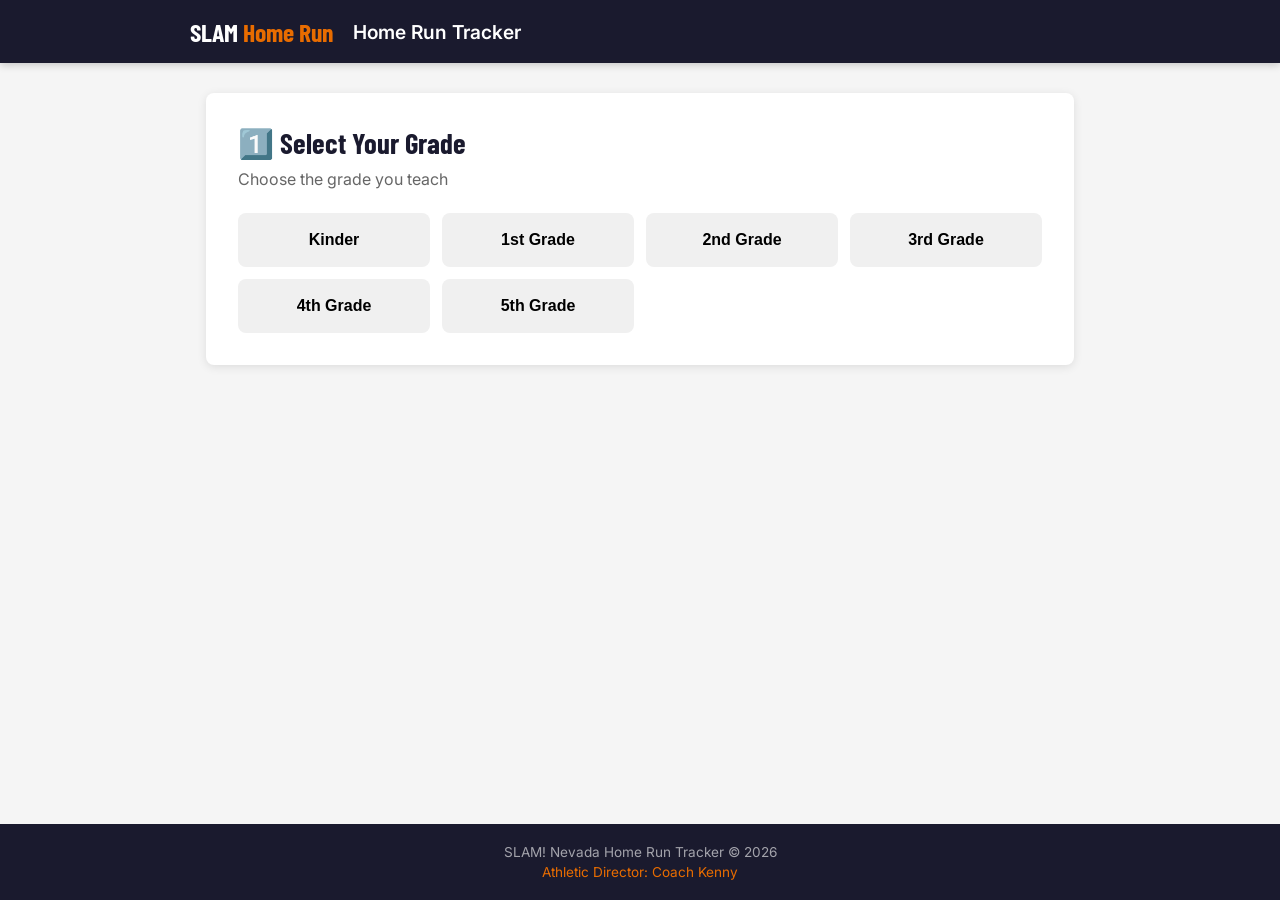
==== home.html @ 8bdea1b4 "feat: Home Run Tracker - initial build - home.html: Teacher-facing UI with grade → teacher → student" ====
<!DOCTYPE html>
<html lang="en">
<head>
  <meta charset="UTF-8" />
  <meta name="viewport" content="width=device-width, initial-scale=1.0" />
  <title>SLAM! Home Run Tracker</title>
  <meta name="robots" content="noindex, nofollow" />
  <link href="https://fonts.googleapis.com/css2?family=Barlow+Condensed:wght@600;700&family=Inter:wght@400;500;600;700&display=swap" rel="stylesheet" />
  <link rel="stylesheet" href="css/styles.css" />
</head>
<body>

  <!-- HEADER -->
  <header class="site-header" id="site-header">
    <div class="header-inner">
      <a href="index.html" class="header-logo">
        <div class="header-logo-text">SLAM <span>Home Run</span></div>
      </a>
      <h1 class="header-title">Home Run Tracker</h1>
    </div>
  </header>

  <!-- MAIN CONTENT -->
  <main class="main-content">

    <!-- STEP 1: Choose Grade -->
    <section id="step-grade" class="step-section active">
      <div class="step-card">
        <h2 class="step-heading">1️⃣ Select Your Grade</h2>
        <p class="step-subtitle">Choose the grade you teach</p>
        <div class="grade-grid" id="grade-grid">
          <!-- Populated by JS -->
        </div>
      </div>
    </section>

    <!-- STEP 2: Choose Teacher -->
    <section id="step-teacher" class="step-section" style="display:none">
      <div class="step-card">
        <button class="back-btn" onclick="HR.showStep('grade')">← Back to Grades</button>
        <h2 class="step-heading">2️⃣ Select Your Name</h2>
        <p class="step-subtitle" id="teacher-subtitle">Teachers</p>
        <div class="teacher-grid" id="teacher-grid">
          <!-- Populated by JS -->
        </div>
      </div>
    </section>

    <!-- STEP 3: Mark Home Runs -->
    <section id="step-students" class="step-section" style="display:none">
      <div class="step-card">
        <button class="back-btn" onclick="HR.showStep('teacher')">← Back to Teachers</button>
        <h2 class="step-heading">3️⃣ Mark Home Runs</h2>
        <p class="step-subtitle" id="student-subtitle"></p>
        <div class="student-date-row">
          <label for="date-input">Date: </label>
          <input type="date" id="date-input" />
        </div>
        <div class="student-list" id="student-list">
          <!-- Populated by JS -->
        </div>
        <div class="submit-row">
          <button class="submit-btn" id="submit-btn" onclick="HR.submitAll()" disabled>
            Submit & Email Coaches
          </button>
          <span class="submit-status" id="submit-status"></span>
        </div>
      </div>
    </section>

    <!-- SUCCESS SCREEN -->
    <section id="step-success" class="step-section" style="display:none">
      <div class="step-card success-card">
        <div class="success-icon">✅</div>
        <h2 class="step-heading">Home Runs Submitted!</h2>
        <p class="step-subtitle" id="success-message">The coaches have been notified.</p>
        <button class="submit-btn" onclick="HR.reset()">Submit Another</button>
      </div>
    </section>

    <!-- LOADING STATE -->
    <div id="loading-overlay" class="loading-overlay" style="display:none">
      <div class="spinner-ring"></div>
      <span class="loading-label">Loading...</span>
    </div>

  </main>

  <!-- FOOTER -->
  <footer class="site-footer">
    <p>SLAM! Nevada Home Run Tracker &copy; 2026</p>
    <p class="footer-note">Athletic Director: Coach Kenny</p>
  </footer>

  <script src="js/app.js"></script>
</body>
</html>
---- css/styles.css ----
/* ============================================
   SLAM! Home Run Tracker - Styles
   ============================================ */

:root {
  --slam-orange: #E86C00;
  --slam-dark: #1a1a2e;
  --slam-navy: #16213e;
  --slam-red: #c0392b;
  --slam-green: #27ae60;
  --slam-gray: #f0f0f0;
  --slam-border: #ddd;
  --radius: 8px;
  --shadow: 0 2px 10px rgba(0,0,0,0.1);
}

* { margin: 0; padding: 0; box-sizing: border-box; }

body {
  font-family: 'Inter', sans-serif;
  background: #f5f5f5;
  color: #333;
  min-height: 100vh;
  display: flex;
  flex-direction: column;
}

/* HEADER */
.site-header {
  background: var(--slam-dark);
  padding: 16px 24px;
  box-shadow: 0 2px 8px rgba(0,0,0,0.2);
}

.header-inner {
  max-width: 900px;
  margin: 0 auto;
  display: flex;
  align-items: center;
  gap: 20px;
}

.header-logo {
  text-decoration: none;
}

.header-logo-text {
  font-family: 'Barlow Condensed', sans-serif;
  font-size: 1.6rem;
  font-weight: 700;
  color: #fff;
}

.header-logo-text span {
  color: var(--slam-orange);
}

.header-title {
  font-size: 1.2rem;
  font-weight: 600;
  color: #fff;
  margin: 0;
}

/* MAIN */
.main-content {
  flex: 1;
  max-width: 900px;
  width: 100%;
  margin: 30px auto;
  padding: 0 16px;
}

/* STEP SECTIONS */
.step-section {
  display: none;
}
.step-section.active {
  display: block;
}

.step-card {
  background: #fff;
  border-radius: var(--radius);
  box-shadow: var(--shadow);
  padding: 32px;
}

.step-heading {
  font-family: 'Barlow Condensed', sans-serif;
  font-size: 1.8rem;
  color: var(--slam-dark);
  margin-bottom: 8px;
}

.step-subtitle {
  color: #666;
  margin-bottom: 24px;
  font-size: 1rem;
}

/* BACK BUTTON */
.back-btn {
  background: none;
  border: none;
  color: var(--slam-orange);
  font-size: 0.9rem;
  cursor: pointer;
  margin-bottom: 16px;
  padding: 0;
}
.back-btn:hover { text-decoration: underline; }

/* GRADE / TEACHER GRID */
.grade-grid, .teacher-grid {
  display: grid;
  grid-template-columns: repeat(auto-fill, minmax(180px, 1fr));
  gap: 12px;
}

.grade-btn, .teacher-btn {
  background: var(--slam-gray);
  border: 2px solid transparent;
  border-radius: var(--radius);
  padding: 16px;
  font-size: 1rem;
  font-weight: 600;
  cursor: pointer;
  transition: all 0.2s;
  text-align: center;
}

.grade-btn:hover, .teacher-btn:hover {
  border-color: var(--slam-orange);
  background: #fff;
  transform: translateY(-2px);
  box-shadow: var(--shadow);
}

/* STUDENT LIST */
.student-date-row {
  margin-bottom: 20px;
  display: flex;
  align-items: center;
  gap: 8px;
}

.student-date-row label {
  font-weight: 600;
  font-size: 0.95rem;
}

#date-input {
  padding: 8px 12px;
  border: 1px solid var(--slam-border);
  border-radius: 4px;
  font-size: 0.95rem;
  font-family: inherit;
}

.student-list {
  display: flex;
  flex-direction: column;
  gap: 10px;
  margin-bottom: 24px;
}

.student-row {
  display: flex;
  align-items: center;
  justify-content: space-between;
  background: var(--slam-gray);
  border-radius: var(--radius);
  padding: 14px 18px;
  transition: background 0.2s;
}

.student-name {
  font-weight: 600;
  font-size: 1rem;
  flex: 1;
}

.student-buttons {
  display: flex;
  gap: 8px;
}

.student-btn {
  padding: 8px 16px;
  border: 2px solid var(--slam-border);
  border-radius: 20px;
  font-size: 0.9rem;
  font-weight: 600;
  cursor: pointer;
  background: #fff;
  transition: all 0.2s;
  min-width: 100px;
}

.student-btn.home-run-btn {
  border-color: var(--slam-green);
  color: var(--slam-green);
}
.student-btn.home-run-btn.selected {
  background: var(--slam-green);
  color: #fff;
  border-color: var(--slam-green);
}

.student-btn.no-home-btn {
  border-color: var(--slam-red);
  color: var(--slam-red);
}
.student-btn.no-home-btn.selected {
  background: var(--slam-red);
  color: #fff;
  border-color: var(--slam-red);
}

.student-btn.unselected {
  opacity: 0.5;
}

/* SUBMIT */
.submit-row {
  display: flex;
  align-items: center;
  gap: 16px;
}

.submit-btn {
  background: var(--slam-orange);
  color: #fff;
  border: none;
  border-radius: var(--radius);
  padding: 14px 28px;
  font-size: 1rem;
  font-weight: 600;
  cursor: pointer;
  transition: all 0.2s;
}

.submit-btn:hover:not(:disabled) {
  background: #d05e00;
  transform: translateY(-1px);
  box-shadow: 0 4px 12px rgba(232,108,0,0.3);
}

.submit-btn:disabled {
  background: #ccc;
  cursor: not-allowed;
}

.submit-status {
  font-size: 0.9rem;
  color: #666;
}

/* SUCCESS */
.success-card {
  text-align: center;
}

.success-icon {
  font-size: 4rem;
  margin-bottom: 16px;
}

/* LOADING */
.loading-overlay {
  position: fixed;
  top: 0; left: 0; right: 0; bottom: 0;
  background: rgba(255,255,255,0.9);
  display: flex;
  flex-direction: column;
  align-items: center;
  justify-content: center;
  gap: 16px;
  z-index: 1000;
}

.spinner-ring {
  width: 48px;
  height: 48px;
  border: 4px solid var(--slam-border);
  border-top-color: var(--slam-orange);
  border-radius: 50%;
  animation: spin 0.8s linear infinite;
}

@keyframes spin {
  to { transform: rotate(360deg); }
}

.loading-label {
  font-weight: 600;
  color: var(--slam-dark);
}

/* FOOTER */
.site-footer {
  background: var(--slam-dark);
  color: rgba(255,255,255,0.6);
  text-align: center;
  padding: 20px;
  font-size: 0.85rem;
}

.footer-note {
  margin-top: 4px;
  color: var(--slam-orange);
}

/* RESPONSIVE */
@media (max-width: 600px) {
  .step-card { padding: 20px; }
  .step-heading { font-size: 1.4rem; }
  .student-row { flex-direction: column; align-items: flex-start; gap: 8px; }
  .student-buttons { width: 100%; }
  .student-btn { flex: 1; }
  .grade-grid, .teacher-grid { grid-template-columns: repeat(auto-fill, minmax(140px, 1fr)); }
}
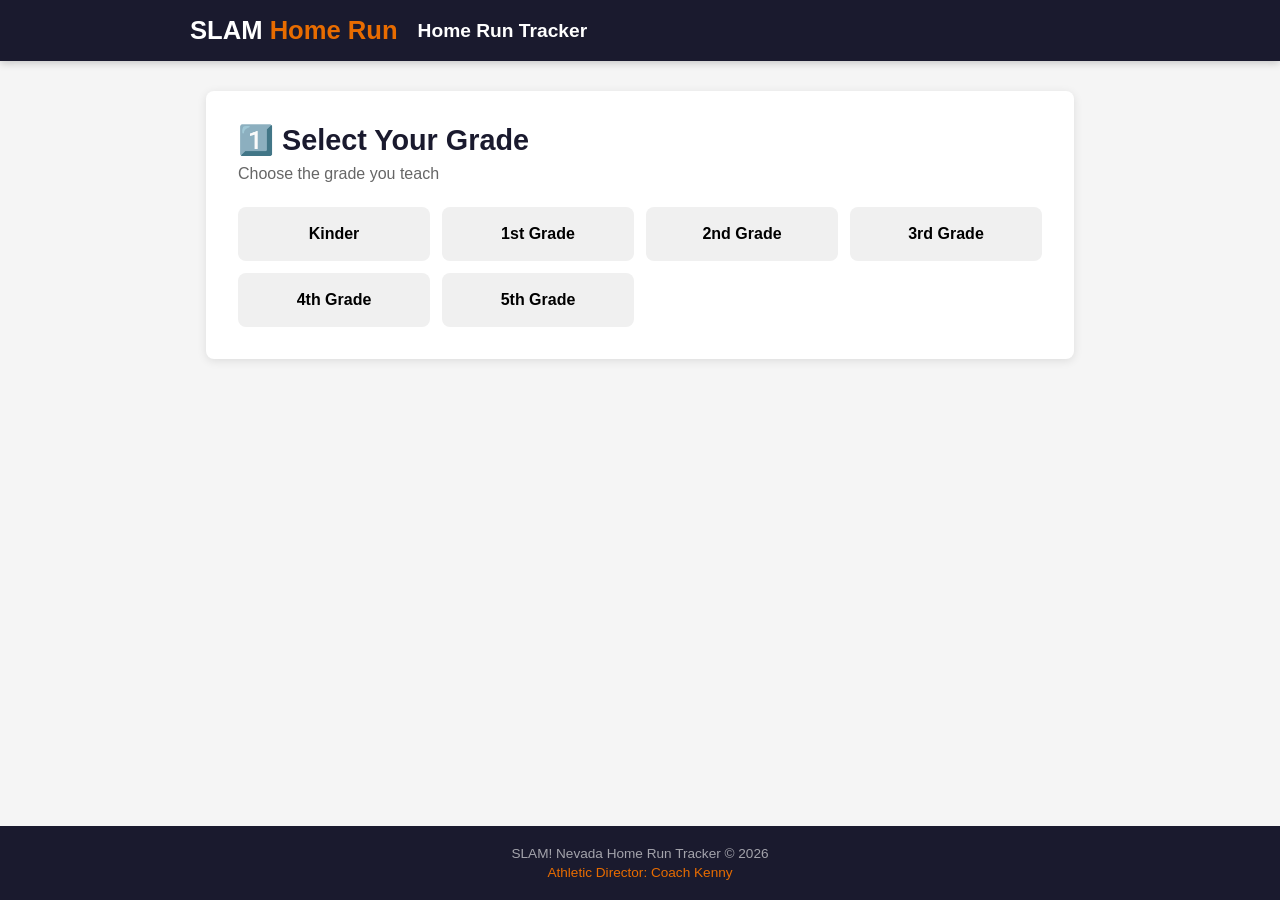
==== commit 90e0c861: "fix: standalone index.html landing page, remove Google Fonts dependency, minified CSS" ====
--- a/home.html
+++ b/home.html
@@ -5,12 +5,10 @@
   <meta name="viewport" content="width=device-width, initial-scale=1.0" />
   <title>SLAM! Home Run Tracker</title>
   <meta name="robots" content="noindex, nofollow" />
-  <link href="https://fonts.googleapis.com/css2?family=Barlow+Condensed:wght@600;700&family=Inter:wght@400;500;600;700&display=swap" rel="stylesheet" />
   <link rel="stylesheet" href="css/styles.css" />
 </head>
 <body>
 
-  <!-- HEADER -->
   <header class="site-header" id="site-header">
     <div class="header-inner">
       <a href="index.html" class="header-logo">
@@ -20,7 +18,6 @@
     </div>
   </header>
 
-  <!-- MAIN CONTENT -->
   <main class="main-content">
 
     <!-- STEP 1: Choose Grade -->
@@ -28,9 +25,7 @@
       <div class="step-card">
         <h2 class="step-heading">1️⃣ Select Your Grade</h2>
         <p class="step-subtitle">Choose the grade you teach</p>
-        <div class="grade-grid" id="grade-grid">
-          <!-- Populated by JS -->
-        </div>
+        <div class="grade-grid" id="grade-grid"></div>
       </div>
     </section>
 
@@ -40,9 +35,7 @@
         <button class="back-btn" onclick="HR.showStep('grade')">← Back to Grades</button>
         <h2 class="step-heading">2️⃣ Select Your Name</h2>
         <p class="step-subtitle" id="teacher-subtitle">Teachers</p>
-        <div class="teacher-grid" id="teacher-grid">
-          <!-- Populated by JS -->
-        </div>
+        <div class="teacher-grid" id="teacher-grid"></div>
       </div>
     </section>
 
@@ -56,9 +49,7 @@
           <label for="date-input">Date: </label>
           <input type="date" id="date-input" />
         </div>
-        <div class="student-list" id="student-list">
-          <!-- Populated by JS -->
-        </div>
+        <div class="student-list" id="student-list"></div>
         <div class="submit-row">
           <button class="submit-btn" id="submit-btn" onclick="HR.submitAll()" disabled>
             Submit & Email Coaches
@@ -86,7 +77,6 @@
 
   </main>
 
-  <!-- FOOTER -->
   <footer class="site-footer">
     <p>SLAM! Nevada Home Run Tracker &copy; 2026</p>
     <p class="footer-note">Athletic Director: Coach Kenny</p>
--- a/css/styles.css
+++ b/css/styles.css
@@ -1,323 +1,46 @@
-/* ============================================
-   SLAM! Home Run Tracker - Styles
-   ============================================ */
-
-:root {
-  --slam-orange: #E86C00;
-  --slam-dark: #1a1a2e;
-  --slam-navy: #16213e;
-  --slam-red: #c0392b;
-  --slam-green: #27ae60;
-  --slam-gray: #f0f0f0;
-  --slam-border: #ddd;
-  --radius: 8px;
-  --shadow: 0 2px 10px rgba(0,0,0,0.1);
-}
-
-* { margin: 0; padding: 0; box-sizing: border-box; }
-
-body {
-  font-family: 'Inter', sans-serif;
-  background: #f5f5f5;
-  color: #333;
-  min-height: 100vh;
-  display: flex;
-  flex-direction: column;
-}
-
-/* HEADER */
-.site-header {
-  background: var(--slam-dark);
-  padding: 16px 24px;
-  box-shadow: 0 2px 8px rgba(0,0,0,0.2);
-}
-
-.header-inner {
-  max-width: 900px;
-  margin: 0 auto;
-  display: flex;
-  align-items: center;
-  gap: 20px;
-}
-
-.header-logo {
-  text-decoration: none;
-}
-
-.header-logo-text {
-  font-family: 'Barlow Condensed', sans-serif;
-  font-size: 1.6rem;
-  font-weight: 700;
-  color: #fff;
-}
-
-.header-logo-text span {
-  color: var(--slam-orange);
-}
-
-.header-title {
-  font-size: 1.2rem;
-  font-weight: 600;
-  color: #fff;
-  margin: 0;
-}
-
-/* MAIN */
-.main-content {
-  flex: 1;
-  max-width: 900px;
-  width: 100%;
-  margin: 30px auto;
-  padding: 0 16px;
-}
-
-/* STEP SECTIONS */
-.step-section {
-  display: none;
-}
-.step-section.active {
-  display: block;
-}
-
-.step-card {
-  background: #fff;
-  border-radius: var(--radius);
-  box-shadow: var(--shadow);
-  padding: 32px;
-}
-
-.step-heading {
-  font-family: 'Barlow Condensed', sans-serif;
-  font-size: 1.8rem;
-  color: var(--slam-dark);
-  margin-bottom: 8px;
-}
-
-.step-subtitle {
-  color: #666;
-  margin-bottom: 24px;
-  font-size: 1rem;
-}
-
-/* BACK BUTTON */
-.back-btn {
-  background: none;
-  border: none;
-  color: var(--slam-orange);
-  font-size: 0.9rem;
-  cursor: pointer;
-  margin-bottom: 16px;
-  padding: 0;
-}
-.back-btn:hover { text-decoration: underline; }
-
-/* GRADE / TEACHER GRID */
-.grade-grid, .teacher-grid {
-  display: grid;
-  grid-template-columns: repeat(auto-fill, minmax(180px, 1fr));
-  gap: 12px;
-}
-
-.grade-btn, .teacher-btn {
-  background: var(--slam-gray);
-  border: 2px solid transparent;
-  border-radius: var(--radius);
-  padding: 16px;
-  font-size: 1rem;
-  font-weight: 600;
-  cursor: pointer;
-  transition: all 0.2s;
-  text-align: center;
-}
-
-.grade-btn:hover, .teacher-btn:hover {
-  border-color: var(--slam-orange);
-  background: #fff;
-  transform: translateY(-2px);
-  box-shadow: var(--shadow);
-}
-
-/* STUDENT LIST */
-.student-date-row {
-  margin-bottom: 20px;
-  display: flex;
-  align-items: center;
-  gap: 8px;
-}
-
-.student-date-row label {
-  font-weight: 600;
-  font-size: 0.95rem;
-}
-
-#date-input {
-  padding: 8px 12px;
-  border: 1px solid var(--slam-border);
-  border-radius: 4px;
-  font-size: 0.95rem;
-  font-family: inherit;
-}
-
-.student-list {
-  display: flex;
-  flex-direction: column;
-  gap: 10px;
-  margin-bottom: 24px;
-}
-
-.student-row {
-  display: flex;
-  align-items: center;
-  justify-content: space-between;
-  background: var(--slam-gray);
-  border-radius: var(--radius);
-  padding: 14px 18px;
-  transition: background 0.2s;
-}
-
-.student-name {
-  font-weight: 600;
-  font-size: 1rem;
-  flex: 1;
-}
-
-.student-buttons {
-  display: flex;
-  gap: 8px;
-}
-
-.student-btn {
-  padding: 8px 16px;
-  border: 2px solid var(--slam-border);
-  border-radius: 20px;
-  font-size: 0.9rem;
-  font-weight: 600;
-  cursor: pointer;
-  background: #fff;
-  transition: all 0.2s;
-  min-width: 100px;
-}
-
-.student-btn.home-run-btn {
-  border-color: var(--slam-green);
-  color: var(--slam-green);
-}
-.student-btn.home-run-btn.selected {
-  background: var(--slam-green);
-  color: #fff;
-  border-color: var(--slam-green);
-}
-
-.student-btn.no-home-btn {
-  border-color: var(--slam-red);
-  color: var(--slam-red);
-}
-.student-btn.no-home-btn.selected {
-  background: var(--slam-red);
-  color: #fff;
-  border-color: var(--slam-red);
-}
-
-.student-btn.unselected {
-  opacity: 0.5;
-}
-
-/* SUBMIT */
-.submit-row {
-  display: flex;
-  align-items: center;
-  gap: 16px;
-}
-
-.submit-btn {
-  background: var(--slam-orange);
-  color: #fff;
-  border: none;
-  border-radius: var(--radius);
-  padding: 14px 28px;
-  font-size: 1rem;
-  font-weight: 600;
-  cursor: pointer;
-  transition: all 0.2s;
-}
-
-.submit-btn:hover:not(:disabled) {
-  background: #d05e00;
-  transform: translateY(-1px);
-  box-shadow: 0 4px 12px rgba(232,108,0,0.3);
-}
-
-.submit-btn:disabled {
-  background: #ccc;
-  cursor: not-allowed;
-}
-
-.submit-status {
-  font-size: 0.9rem;
-  color: #666;
-}
-
-/* SUCCESS */
-.success-card {
-  text-align: center;
-}
-
-.success-icon {
-  font-size: 4rem;
-  margin-bottom: 16px;
-}
-
-/* LOADING */
-.loading-overlay {
-  position: fixed;
-  top: 0; left: 0; right: 0; bottom: 0;
-  background: rgba(255,255,255,0.9);
-  display: flex;
-  flex-direction: column;
-  align-items: center;
-  justify-content: center;
-  gap: 16px;
-  z-index: 1000;
-}
-
-.spinner-ring {
-  width: 48px;
-  height: 48px;
-  border: 4px solid var(--slam-border);
-  border-top-color: var(--slam-orange);
-  border-radius: 50%;
-  animation: spin 0.8s linear infinite;
-}
-
-@keyframes spin {
-  to { transform: rotate(360deg); }
-}
-
-.loading-label {
-  font-weight: 600;
-  color: var(--slam-dark);
-}
-
-/* FOOTER */
-.site-footer {
-  background: var(--slam-dark);
-  color: rgba(255,255,255,0.6);
-  text-align: center;
-  padding: 20px;
-  font-size: 0.85rem;
-}
-
-.footer-note {
-  margin-top: 4px;
-  color: var(--slam-orange);
-}
-
-/* RESPONSIVE */
-@media (max-width: 600px) {
-  .step-card { padding: 20px; }
-  .step-heading { font-size: 1.4rem; }
-  .student-row { flex-direction: column; align-items: flex-start; gap: 8px; }
-  .student-buttons { width: 100%; }
-  .student-btn { flex: 1; }
-  .grade-grid, .teacher-grid { grid-template-columns: repeat(auto-fill, minmax(140px, 1fr)); }
-}
+/* SLAM! Home Run Tracker */
+:root{--slam-orange:#E86C00;--slam-dark:#1a1a2e;--slam-navy:#16213e;--slam-red:#c0392b;--slam-green:#27ae60;--slam-gray:#f0f0f0;--slam-border:#ddd;--radius:8px;--shadow:0 2px 10px rgba(0,0,0,0.1)}
+*{margin:0;padding:0;box-sizing:border-box}
+body{font-family:-apple-system,BlinkMacSystemFont,'Segoe UI',Roboto,sans-serif;background:#f5f5f5;color:#333;min-height:100vh;display:flex;flex-direction:column}
+.site-header{background:var(--slam-dark);padding:16px 24px;box-shadow:0 2px 8px rgba(0,0,0,0.2)}
+.header-inner{max-width:900px;margin:0 auto;display:flex;align-items:center;gap:20px}
+.header-logo{text-decoration:none}
+.header-logo-text{font-size:1.6rem;font-weight:700;color:#fff}
+.header-logo-text span{color:var(--slam-orange)}
+.header-title{font-size:1.2rem;font-weight:600;color:#fff;margin:0}
+.main-content{flex:1;max-width:900px;width:100%;margin:30px auto;padding:0 16px}
+.step-section{display:none}.step-section.active{display:block}
+.step-card{background:#fff;border-radius:var(--radius);box-shadow:var(--shadow);padding:32px}
+.step-heading{font-size:1.8rem;color:var(--slam-dark);margin-bottom:8px}
+.step-subtitle{color:#666;margin-bottom:24px;font-size:1rem}
+.back-btn{background:0 0;border:none;color:var(--slam-orange);font-size:.9rem;cursor:pointer;margin-bottom:16px;padding:0}
+.back-btn:hover{text-decoration:underline}
+.grade-grid,.teacher-grid{display:grid;grid-template-columns:repeat(auto-fill,minmax(180px,1fr));gap:12px}
+.grade-btn,.teacher-btn{background:var(--slam-gray);border:2px solid transparent;border-radius:var(--radius);padding:16px;font-size:1rem;font-weight:600;cursor:pointer;transition:all .2s;text-align:center}
+.grade-btn:hover,.teacher-btn:hover{border-color:var(--slam-orange);background:#fff;transform:translateY(-2px);box-shadow:var(--shadow)}
+.student-date-row{margin-bottom:20px;display:flex;align-items:center;gap:8px}
+.student-date-row label{font-weight:600;font-size:.95rem}
+#date-input{padding:8px 12px;border:1px solid var(--slam-border);border-radius:4px;font-size:.95rem;font-family:inherit}
+.student-list{display:flex;flex-direction:column;gap:10px;margin-bottom:24px}
+.student-row{display:flex;align-items:center;justify-content:space-between;background:var(--slam-gray);border-radius:var(--radius);padding:14px 18px}
+.student-name{font-weight:600;font-size:1rem;flex:1}
+.student-buttons{display:flex;gap:8px}
+.student-btn{padding:8px 16px;border:2px solid var(--slam-border);border-radius:20px;font-size:.9rem;font-weight:600;cursor:pointer;background:#fff;transition:all .2s;min-width:100px}
+.student-btn.home-run-btn{border-color:var(--slam-green);color:var(--slam-green)}
+.student-btn.home-run-btn.selected{background:var(--slam-green);color:#fff}
+.student-btn.no-home-btn{border-color:var(--slam-red);color:var(--slam-red)}
+.student-btn.no-home-btn.selected{background:var(--slam-red);color:#fff}
+.student-btn.unselected{opacity:.5}
+.submit-row{display:flex;align-items:center;gap:16px}
+.submit-btn{background:var(--slam-orange);color:#fff;border:none;border-radius:var(--radius);padding:14px 28px;font-size:1rem;font-weight:600;cursor:pointer;transition:all .2s}
+.submit-btn:hover:not(:disabled){background:#d05e00;transform:translateY(-1px);box-shadow:0 4px 12px rgba(232,108,0,.3)}
+.submit-btn:disabled{background:#ccc;cursor:not-allowed}
+.submit-status{font-size:.9rem;color:#666}
+.success-card{text-align:center}.success-icon{font-size:4rem;margin-bottom:16px}
+.loading-overlay{position:fixed;top:0;left:0;right:0;bottom:0;background:rgba(255,255,255,.9);display:flex;flex-direction:column;align-items:center;justify-content:center;gap:16px;z-index:1000}
+.spinner-ring{width:48px;height:48px;border:4px solid var(--slam-border);border-top-color:var(--slam-orange);border-radius:50%;animation:spin .8s linear infinite}
+@keyframes spin{to{transform:rotate(360deg)}}
+.loading-label{font-weight:600;color:var(--slam-dark)}
+.site-footer{background:var(--slam-dark);color:rgba(255,255,255,.6);text-align:center;padding:20px;font-size:.85rem}
+.footer-note{margin-top:4px;color:var(--slam-orange)}
+@media(max-width:600px){.step-card{padding:20px}.step-heading{font-size:1.4rem}.student-row{flex-direction:column;align-items:flex-start;gap:8px}.student-buttons{width:100%}.student-btn{flex:1}.grade-grid,.teacher-grid{grid-template-columns:repeat(auto-fill,minmax(140px,1fr))}}
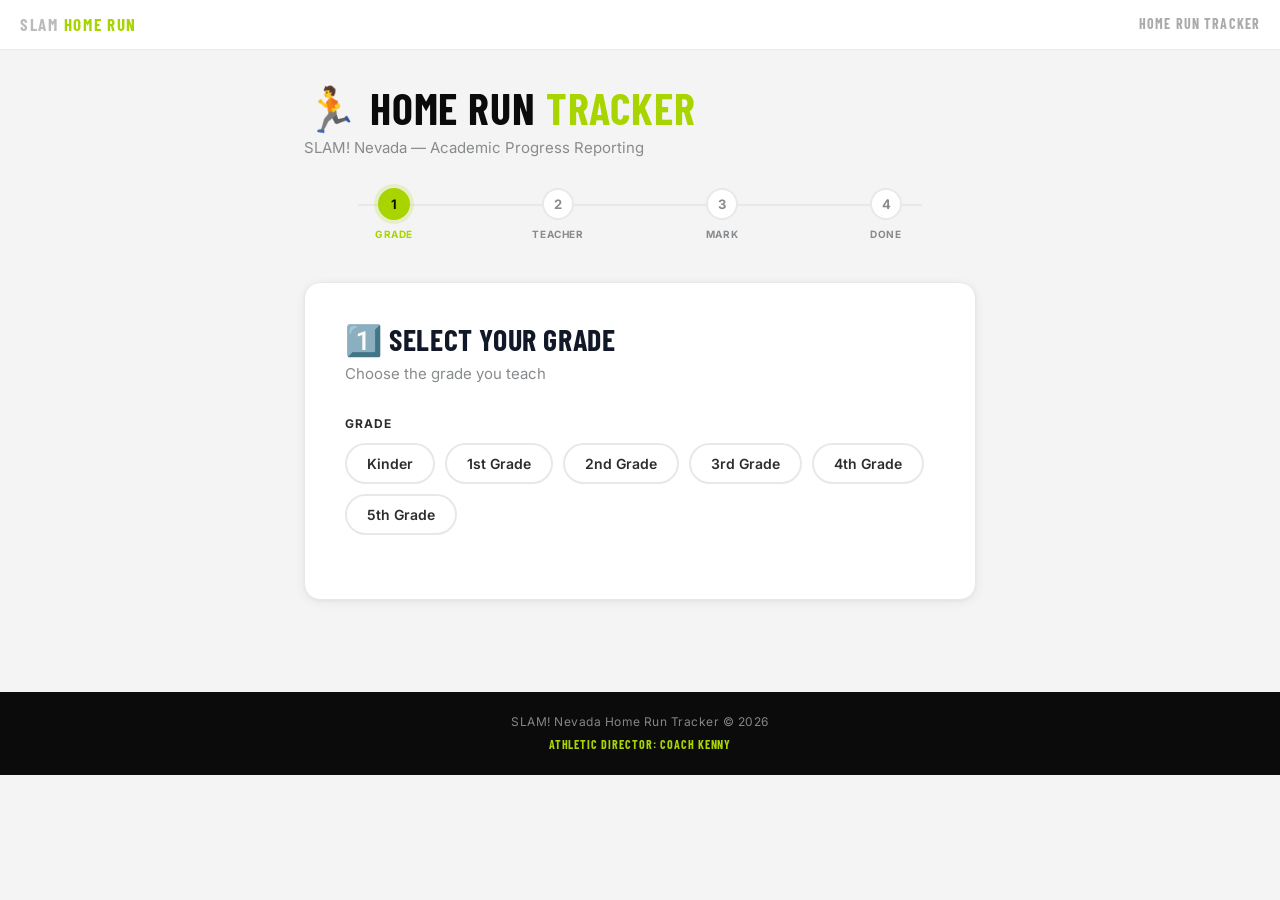
==== commit dd66c85e: "style: match Space Reservations design system - Green accent (PMS 802C) replacing red - Barlow Conde" ====
--- a/home.html
+++ b/home.html
@@ -5,78 +5,121 @@
   <meta name="viewport" content="width=device-width, initial-scale=1.0" />
   <title>SLAM! Home Run Tracker</title>
   <meta name="robots" content="noindex, nofollow" />
+  <link href="https://fonts.googleapis.com/css2?family=Barlow+Condensed:wght@600;700&family=Inter:wght@400;500;600;700&display=swap" rel="stylesheet" />
   <link rel="stylesheet" href="css/styles.css" />
 </head>
 <body>
 
-  <header class="site-header" id="site-header">
+  <!-- HEADER -->
+  <header class="site-header">
     <div class="header-inner">
       <a href="index.html" class="header-logo">
         <div class="header-logo-text">SLAM <span>Home Run</span></div>
       </a>
-      <h1 class="header-title">Home Run Tracker</h1>
+      <div class="header-title">Home Run Tracker</div>
     </div>
   </header>
 
-  <main class="main-content">
+  <!-- MAIN CONTENT -->
+  <main class="page-content">
 
-    <!-- STEP 1: Choose Grade -->
-    <section id="step-grade" class="step-section active">
-      <div class="step-card">
-        <h2 class="step-heading">1️⃣ Select Your Grade</h2>
+    <div class="page-header">
+      <h1 class="page-title">🏃 Home Run <span>Tracker</span></h1>
+      <p class="page-subtitle">SLAM! Nevada — Academic Progress Reporting</p>
+    </div>
+
+    <!-- PROGRESS BAR -->
+    <div class="form-progress" id="form-progress">
+      <div class="progress-line"><div class="progress-fill" id="progress-fill"></div></div>
+      <div class="progress-step active" data-step="1">
+        <div class="progress-dot">1</div>
+        <div class="progress-label">Grade</div>
+      </div>
+      <div class="progress-step" data-step="2">
+        <div class="progress-dot">2</div>
+        <div class="progress-label">Teacher</div>
+      </div>
+      <div class="progress-step" data-step="3">
+        <div class="progress-dot">3</div>
+        <div class="progress-label">Mark</div>
+      </div>
+      <div class="progress-step" data-step="4">
+        <div class="progress-dot">4</div>
+        <div class="progress-label">Done</div>
+      </div>
+    </div>
+
+    <!-- FORM CARD -->
+    <div class="form-card">
+
+      <!-- STEP 1: Choose Grade -->
+      <div class="form-step active" id="step-grade">
+        <h2 class="step-title">1️⃣ Select Your Grade</h2>
         <p class="step-subtitle">Choose the grade you teach</p>
-        <div class="grade-grid" id="grade-grid"></div>
-      </div>
-    </section>
-
-    <!-- STEP 2: Choose Teacher -->
-    <section id="step-teacher" class="step-section" style="display:none">
-      <div class="step-card">
-        <button class="back-btn" onclick="HR.showStep('grade')">← Back to Grades</button>
-        <h2 class="step-heading">2️⃣ Select Your Name</h2>
-        <p class="step-subtitle" id="teacher-subtitle">Teachers</p>
-        <div class="teacher-grid" id="teacher-grid"></div>
-      </div>
-    </section>
-
-    <!-- STEP 3: Mark Home Runs -->
-    <section id="step-students" class="step-section" style="display:none">
-      <div class="step-card">
-        <button class="back-btn" onclick="HR.showStep('teacher')">← Back to Teachers</button>
-        <h2 class="step-heading">3️⃣ Mark Home Runs</h2>
-        <p class="step-subtitle" id="student-subtitle"></p>
-        <div class="student-date-row">
-          <label for="date-input">Date: </label>
-          <input type="date" id="date-input" />
-        </div>
-        <div class="student-list" id="student-list"></div>
-        <div class="submit-row">
-          <button class="submit-btn" id="submit-btn" onclick="HR.submitAll()" disabled>
-            Submit & Email Coaches
-          </button>
-          <span class="submit-status" id="submit-status"></span>
+        <div class="field-group">
+          <label class="field-label">Grade</label>
+          <div class="bubble-group" id="grade-grid"></div>
         </div>
       </div>
-    </section>
 
-    <!-- SUCCESS SCREEN -->
-    <section id="step-success" class="step-section" style="display:none">
-      <div class="step-card success-card">
-        <div class="success-icon">✅</div>
-        <h2 class="step-heading">Home Runs Submitted!</h2>
-        <p class="step-subtitle" id="success-message">The coaches have been notified.</p>
-        <button class="submit-btn" onclick="HR.reset()">Submit Another</button>
+      <!-- STEP 2: Choose Teacher -->
+      <div class="form-step" id="step-teacher">
+        <h2 class="step-title">2️⃣ Select Your Name</h2>
+        <p class="step-subtitle" id="teacher-subtitle">Teachers</p>
+        <div class="field-group">
+          <label class="field-label">Teacher</label>
+          <div class="bubble-group" id="teacher-grid"></div>
+        </div>
+        <div class="form-nav">
+          <button class="nav-btn secondary" onclick="HR.prevStep(1)">← Back</button>
+        </div>
       </div>
-    </section>
 
-    <!-- LOADING STATE -->
-    <div id="loading-overlay" class="loading-overlay" style="display:none">
-      <div class="spinner-ring"></div>
+      <!-- STEP 3: Mark Home Runs -->
+      <div class="form-step" id="step-students">
+        <h2 class="step-title">3️⃣ Mark Home Runs</h2>
+        <p class="step-subtitle" id="student-subtitle"></p>
+
+        <div class="field-group">
+          <div class="student-list" id="student-list"></div>
+        </div>
+
+        <p class="submit-note">
+          💡 Toggle each athlete then submit. Coaches will be notified automatically.
+        </p>
+
+        <div class="form-nav">
+          <button class="nav-btn secondary" onclick="HR.prevStep(2)">← Back</button>
+          <button class="nav-btn primary" id="submit-btn" onclick="HR.submitAll()" disabled>
+            Submit &amp; Email Coaches
+          </button>
+        </div>
+      </div>
+
+      <!-- STEP 4: Confirmation -->
+      <div class="form-step" id="step-success">
+        <div class="confirmation-screen">
+          <div class="confirm-icon">✓</div>
+          <h2 class="confirm-title">Home Runs Submitted!</h2>
+          <p class="confirm-msg" id="success-message">The coaches have been notified.</p>
+          <div class="confirm-summary" id="success-summary"></div>
+          <div class="confirm-actions">
+            <button class="nav-btn primary" onclick="HR.reset()">🔄 Submit Another</button>
+          </div>
+        </div>
+      </div>
+
+    </div><!-- /form-card -->
+
+    <!-- LOADING OVERLAY -->
+    <div class="loading-overlay" id="loading-overlay">
+      <div class="spinner"></div>
       <span class="loading-label">Loading...</span>
     </div>
 
   </main>
 
+  <!-- FOOTER -->
   <footer class="site-footer">
     <p>SLAM! Nevada Home Run Tracker &copy; 2026</p>
     <p class="footer-note">Athletic Director: Coach Kenny</p>
--- a/css/styles.css
+++ b/css/styles.css
@@ -1,46 +1,466 @@
-/* SLAM! Home Run Tracker */
-:root{--slam-orange:#E86C00;--slam-dark:#1a1a2e;--slam-navy:#16213e;--slam-red:#c0392b;--slam-green:#27ae60;--slam-gray:#f0f0f0;--slam-border:#ddd;--radius:8px;--shadow:0 2px 10px rgba(0,0,0,0.1)}
-*{margin:0;padding:0;box-sizing:border-box}
-body{font-family:-apple-system,BlinkMacSystemFont,'Segoe UI',Roboto,sans-serif;background:#f5f5f5;color:#333;min-height:100vh;display:flex;flex-direction:column}
-.site-header{background:var(--slam-dark);padding:16px 24px;box-shadow:0 2px 8px rgba(0,0,0,0.2)}
-.header-inner{max-width:900px;margin:0 auto;display:flex;align-items:center;gap:20px}
-.header-logo{text-decoration:none}
-.header-logo-text{font-size:1.6rem;font-weight:700;color:#fff}
-.header-logo-text span{color:var(--slam-orange)}
-.header-title{font-size:1.2rem;font-weight:600;color:#fff;margin:0}
-.main-content{flex:1;max-width:900px;width:100%;margin:30px auto;padding:0 16px}
-.step-section{display:none}.step-section.active{display:block}
-.step-card{background:#fff;border-radius:var(--radius);box-shadow:var(--shadow);padding:32px}
-.step-heading{font-size:1.8rem;color:var(--slam-dark);margin-bottom:8px}
-.step-subtitle{color:#666;margin-bottom:24px;font-size:1rem}
-.back-btn{background:0 0;border:none;color:var(--slam-orange);font-size:.9rem;cursor:pointer;margin-bottom:16px;padding:0}
-.back-btn:hover{text-decoration:underline}
-.grade-grid,.teacher-grid{display:grid;grid-template-columns:repeat(auto-fill,minmax(180px,1fr));gap:12px}
-.grade-btn,.teacher-btn{background:var(--slam-gray);border:2px solid transparent;border-radius:var(--radius);padding:16px;font-size:1rem;font-weight:600;cursor:pointer;transition:all .2s;text-align:center}
-.grade-btn:hover,.teacher-btn:hover{border-color:var(--slam-orange);background:#fff;transform:translateY(-2px);box-shadow:var(--shadow)}
-.student-date-row{margin-bottom:20px;display:flex;align-items:center;gap:8px}
-.student-date-row label{font-weight:600;font-size:.95rem}
-#date-input{padding:8px 12px;border:1px solid var(--slam-border);border-radius:4px;font-size:.95rem;font-family:inherit}
-.student-list{display:flex;flex-direction:column;gap:10px;margin-bottom:24px}
-.student-row{display:flex;align-items:center;justify-content:space-between;background:var(--slam-gray);border-radius:var(--radius);padding:14px 18px}
-.student-name{font-weight:600;font-size:1rem;flex:1}
-.student-buttons{display:flex;gap:8px}
-.student-btn{padding:8px 16px;border:2px solid var(--slam-border);border-radius:20px;font-size:.9rem;font-weight:600;cursor:pointer;background:#fff;transition:all .2s;min-width:100px}
-.student-btn.home-run-btn{border-color:var(--slam-green);color:var(--slam-green)}
-.student-btn.home-run-btn.selected{background:var(--slam-green);color:#fff}
-.student-btn.no-home-btn{border-color:var(--slam-red);color:var(--slam-red)}
-.student-btn.no-home-btn.selected{background:var(--slam-red);color:#fff}
-.student-btn.unselected{opacity:.5}
-.submit-row{display:flex;align-items:center;gap:16px}
-.submit-btn{background:var(--slam-orange);color:#fff;border:none;border-radius:var(--radius);padding:14px 28px;font-size:1rem;font-weight:600;cursor:pointer;transition:all .2s}
-.submit-btn:hover:not(:disabled){background:#d05e00;transform:translateY(-1px);box-shadow:0 4px 12px rgba(232,108,0,.3)}
-.submit-btn:disabled{background:#ccc;cursor:not-allowed}
-.submit-status{font-size:.9rem;color:#666}
-.success-card{text-align:center}.success-icon{font-size:4rem;margin-bottom:16px}
-.loading-overlay{position:fixed;top:0;left:0;right:0;bottom:0;background:rgba(255,255,255,.9);display:flex;flex-direction:column;align-items:center;justify-content:center;gap:16px;z-index:1000}
-.spinner-ring{width:48px;height:48px;border:4px solid var(--slam-border);border-top-color:var(--slam-orange);border-radius:50%;animation:spin .8s linear infinite}
-@keyframes spin{to{transform:rotate(360deg)}}
-.loading-label{font-weight:600;color:var(--slam-dark)}
-.site-footer{background:var(--slam-dark);color:rgba(255,255,255,.6);text-align:center;padding:20px;font-size:.85rem}
-.footer-note{margin-top:4px;color:var(--slam-orange)}
-@media(max-width:600px){.step-card{padding:20px}.step-heading{font-size:1.4rem}.student-row{flex-direction:column;align-items:flex-start;gap:8px}.student-buttons{width:100%}.student-btn{flex:1}.grade-grid,.teacher-grid{grid-template-columns:repeat(auto-fill,minmax(140px,1fr))}}
+/* ============================================================
+   SLAM! Home Run Tracker — Stylesheet
+   Notion-style UI matching Space Reservations
+   Brand: PMS Black / PMS 802C Green / Cool Gray 8C
+   Green accent (replaces red from reservations)
+   Fonts: Barlow Condensed + Inter
+   ============================================================ */
+
+:root {
+  --primary:        #A8D400;   /* PMS 802C — Fluorescent Green */
+  --primary-hover:  #92B800;
+  --primary-light:  #F4FFDC;
+  --slam-green:     #A8D400;
+  --slam-gray:      #888B8D;   /* Cool Gray 8C */
+  --slam-black:     #0B0B0B;
+  --slam-white:     #FFFFFF;
+  --gray-dark:      #2D2D2D;
+  --gray-medium:    #888B8D;
+  --gray-light:     #F4F4F4;
+  --gray-border:    #E8E8E8;
+  --gray-card:      #FFFFFF;
+  --radius:         16px;
+  --radius-sm:      10px;
+  --shadow:         0 2px 12px rgba(0,0,0,0.06), 0 1px 3px rgba(0,0,0,0.04);
+  --shadow-md:      0 8px 32px rgba(0,0,0,0.12), 0 2px 8px rgba(0,0,0,0.06);
+  --transition:     0.18s ease;
+}
+
+/* ---- Reset ------------------------------------------------- */
+*, *::before, *::after { box-sizing: border-box; margin: 0; padding: 0; }
+html, body { height: 100%; }
+html { scroll-behavior: smooth; }
+body {
+  font-family: 'Inter', 'Segoe UI', system-ui, sans-serif;
+  background: var(--gray-light);
+  color: #111827;
+  line-height: 1.6;
+  -webkit-font-smoothing: antialiased;
+}
+img { max-width: 100%; display: block; }
+a { color: inherit; text-decoration: none; }
+button { cursor: pointer; font-family: inherit; }
+input, textarea, select { font-family: inherit; }
+h1, h2, h3 {
+  font-family: 'Barlow Condensed', 'Impact', sans-serif;
+  font-weight: 700; text-transform: uppercase;
+  letter-spacing: 0.02em; line-height: 1.1;
+}
+
+/* ============================================================
+   SITE HEADER
+   ============================================================ */
+.site-header {
+  background: #FFFFFF;
+  border-bottom: 1px solid #EBEBEB;
+  position: sticky; top: 0; z-index: 100;
+  height: 50px;
+}
+.header-inner {
+  max-width: 100%; padding: 0 20px;
+  display: flex; align-items: center; justify-content: space-between;
+  height: 100%; gap: 16px; overflow: hidden;
+}
+.header-logo { display: flex; align-items: center; gap: 10px; flex-shrink: 0; }
+.header-logo-text {
+  font-family: 'Barlow Condensed', sans-serif;
+  font-weight: 700; font-size: 17px; color: #BBBBBB;
+  text-transform: uppercase; letter-spacing: 0.10em; line-height: 1;
+}
+.header-logo-text span { color: var(--primary); }
+.header-title {
+  font-family: 'Barlow Condensed', sans-serif;
+  font-weight: 700; font-size: 14px; color: #AAAAAA;
+  text-transform: uppercase; letter-spacing: 0.08em;
+}
+
+/* ============================================================
+   PAGE CONTENT
+   ============================================================ */
+.page-content {
+  max-width: 720px;
+  margin: 0 auto;
+  padding: 36px 24px 72px;
+}
+.page-header { margin-bottom: 28px; }
+.page-title {
+  font-family: 'Barlow Condensed', sans-serif;
+  font-size: 44px; font-weight: 700;
+  color: var(--slam-black);
+  text-transform: uppercase;
+  letter-spacing: 0.02em;
+  line-height: 1;
+}
+.page-title span { color: var(--primary); }
+.page-subtitle { font-size: 15px; color: var(--gray-medium); margin-top: 6px; }
+
+/* ============================================================
+   FORM PROGRESS (step indicator)
+   ============================================================ */
+.form-progress {
+  display: flex; align-items: flex-start; justify-content: space-between;
+  position: relative; margin-bottom: 40px; padding: 0 8px;
+}
+.progress-line {
+  position: absolute; top: 16px; left: 8%; right: 8%;
+  height: 2px; background: var(--gray-border); z-index: 0;
+}
+.progress-fill {
+  height: 100%; background: var(--primary);
+  transition: width 0.35s ease; width: 0%;
+}
+.progress-step {
+  display: flex; flex-direction: column; align-items: center;
+  gap: 6px; z-index: 1; flex: 1;
+}
+.progress-dot {
+  width: 32px; height: 32px; border-radius: 50%;
+  background: var(--slam-white); border: 2px solid var(--gray-border);
+  display: flex; align-items: center; justify-content: center;
+  font-size: 13px; font-weight: 700; color: var(--gray-medium);
+  transition: all 0.25s ease;
+}
+.progress-step.active .progress-dot {
+  background: var(--primary); border-color: var(--primary);
+  color: #0B0B0B; box-shadow: 0 0 0 4px rgba(168,212,0,0.18);
+}
+.progress-step.completed .progress-dot {
+  background: var(--slam-green); border-color: var(--slam-green);
+  color: #0B0B0B; font-size: 0;
+}
+.progress-step.completed .progress-dot::before { content: '✓'; font-size: 14px; color: #0B0B0B; }
+.progress-label {
+  font-size: 10px; font-weight: 700; text-transform: uppercase;
+  letter-spacing: 0.06em; color: var(--gray-medium); text-align: center;
+}
+.progress-step.active .progress-label { color: var(--primary); }
+.progress-step.completed .progress-label { color: var(--slam-green); }
+
+/* ============================================================
+   FORM CARD
+   ============================================================ */
+.form-card {
+  background: var(--slam-white);
+  border-radius: var(--radius);
+  box-shadow: var(--shadow);
+  padding: 40px;
+  margin-bottom: 20px;
+  border: 1px solid var(--gray-border);
+}
+.form-step { display: none; }
+.form-step.active { display: block; }
+.step-title {
+  font-family: 'Barlow Condensed', sans-serif;
+  font-size: 30px; color: #111827;
+  margin-bottom: 6px;
+  text-transform: uppercase;
+  letter-spacing: 0.02em;
+}
+.step-subtitle {
+  font-size: 15px; color: var(--gray-medium);
+  margin-bottom: 28px;
+}
+
+/* ============================================================
+   FIELD GROUPS
+   ============================================================ */
+.field-group { margin-bottom: 24px; }
+.field-label {
+  display: block; font-size: 12px; font-weight: 700;
+  text-transform: uppercase; letter-spacing: 0.08em;
+  color: var(--gray-dark); margin-bottom: 10px;
+}
+.text-input {
+  width: 100%; padding: 13px 16px;
+  border: 2px solid var(--gray-border); border-radius: var(--radius-sm);
+  font-size: 15px; font-family: 'Inter', sans-serif;
+  color: #111827; background: var(--slam-white);
+  transition: border-color var(--transition), box-shadow var(--transition);
+  outline: none; accent-color: var(--primary); color-scheme: light;
+}
+.text-input:focus {
+  border-color: var(--primary);
+  box-shadow: 0 0 0 3px rgba(168,212,0,0.10);
+}
+
+/* ============================================================
+   BUBBLE BUTTONS (grade / teacher selection)
+   ============================================================ */
+.bubble-group { display: flex; flex-wrap: wrap; gap: 10px; }
+.bubble-btn {
+  padding: 10px 20px;
+  border: 2px solid var(--gray-border);
+  border-radius: 50px;
+  font-size: 14px; font-weight: 600;
+  color: var(--gray-dark);
+  background: var(--slam-white);
+  transition: all var(--transition);
+}
+.bubble-btn:hover {
+  border-color: var(--primary);
+  color: #0B0B0B;
+  background: var(--primary-light);
+}
+.bubble-btn.selected {
+  background: var(--primary);
+  border-color: var(--primary);
+  color: #0B0B0B;
+  box-shadow: 0 2px 8px rgba(168,212,0,0.25);
+}
+
+/* ============================================================
+   SPACE BUBBLE GROUP (student list — grid)
+   ============================================================ */
+.space-bubble-group {
+  display: grid;
+  grid-template-columns: repeat(auto-fit, minmax(280px, 1fr));
+  gap: 14px;
+}
+
+/* ============================================================
+   STUDENT ROW (home run toggles)
+   ============================================================ */
+.student-list {
+  display: flex;
+  flex-direction: column;
+  gap: 10px;
+  margin-bottom: 24px;
+}
+.student-row {
+  display: flex; align-items: center; justify-content: space-between;
+  background: var(--slam-white);
+  border: 2px solid var(--gray-border);
+  border-radius: var(--radius-sm);
+  padding: 14px 18px;
+  transition: border-color 0.15s, box-shadow 0.15s;
+}
+.student-row:hover {
+  border-color: var(--gray-medium);
+  box-shadow: var(--shadow);
+}
+.student-name {
+  font-weight: 600; font-size: 15px;
+  color: #111827; flex: 1;
+}
+.student-buttons { display: flex; gap: 8px; flex-shrink: 0; }
+.student-btn {
+  padding: 8px 16px;
+  border: 2px solid var(--gray-border);
+  border-radius: 50px;
+  font-size: 13px; font-weight: 600;
+  cursor: pointer;
+  background: var(--slam-white);
+  transition: all var(--transition);
+  min-width: 110px;
+  text-transform: uppercase;
+  letter-spacing: 0.04em;
+}
+.student-btn.home-run-btn {
+  border-color: #27ae60;
+  color: #27ae60;
+}
+.student-btn.home-run-btn.selected {
+  background: #27ae60;
+  color: #fff;
+  border-color: #27ae60;
+}
+.student-btn.home-run-btn:hover:not(.selected) {
+  background: #e8f8f0;
+}
+
+.student-btn.no-home-btn {
+  border-color: #C8102E;
+  color: #C8102E;
+}
+.student-btn.no-home-btn.selected {
+  background: #C8102E;
+  color: #fff;
+  border-color: #C8102E;
+}
+.student-btn.no-home-btn:hover:not(.selected) {
+  background: #FFF0F1;
+}
+
+.student-btn.unselected { opacity: 0.45; }
+
+/* ============================================================
+   FORM NAVIGATION BUTTONS
+   ============================================================ */
+.form-nav {
+  display: flex; gap: 12px; justify-content: flex-end;
+  flex-wrap: wrap; margin-top: 24px;
+}
+.nav-btn {
+  display: inline-flex; align-items: center; justify-content: center; gap: 6px;
+  padding: 13px 28px; border-radius: 50px;
+  font-size: 14px; font-weight: 700;
+  text-transform: uppercase; letter-spacing: 0.06em;
+  border: none; cursor: pointer;
+  transition: all var(--transition);
+  text-decoration: none;
+}
+.nav-btn.primary {
+  background: var(--primary); color: #0B0B0B;
+}
+.nav-btn.primary:hover {
+  background: var(--primary-hover);
+  box-shadow: 0 4px 16px rgba(168,212,0,0.35);
+  transform: translateY(-1px);
+}
+.nav-btn.secondary {
+  background: var(--slam-white); color: var(--gray-dark);
+  border: 2px solid var(--gray-border);
+}
+.nav-btn.secondary:hover {
+  border-color: var(--gray-dark);
+  background: var(--gray-light);
+}
+.nav-btn:disabled {
+  opacity: 0.5; cursor: not-allowed;
+  transform: none !important;
+}
+
+/* ============================================================
+   CONFIRMATION / SUCCESS SCREEN
+   ============================================================ */
+.confirmation-screen {
+  text-align: center;
+  padding: 40px 24px 20px;
+}
+.confirm-icon {
+  width: 72px; height: 72px;
+  background: var(--slam-green); color: #0B0B0B;
+  border-radius: 50%; font-size: 32px;
+  display: flex; align-items: center; justify-content: center;
+  margin: 0 auto 20px;
+  box-shadow: 0 8px 24px rgba(168,212,0,0.40);
+}
+.confirm-title {
+  font-family: 'Barlow Condensed', sans-serif;
+  font-size: 36px; color: #111827;
+  margin-bottom: 12px;
+}
+.confirm-msg {
+  font-size: 15px; color: var(--gray-medium);
+  max-width: 420px; margin: 0 auto 24px;
+  line-height: 1.6;
+}
+.confirm-summary {
+  max-width: 420px; margin: 0 auto;
+  text-align: left;
+}
+.confirm-summary-row {
+  display: flex; align-items: center; gap: 10px;
+  padding: 8px 0;
+  border-bottom: 1px solid var(--gray-border);
+  font-size: 14px;
+}
+.confirm-summary-row:last-child { border-bottom: none; }
+.confirm-dot {
+  width: 10px; height: 10px;
+  border-radius: 50%; flex-shrink: 0;
+}
+.confirm-dot.green { background: #27ae60; }
+.confirm-dot.red { background: #C8102E; }
+.confirm-actions {
+  display: flex; gap: 12px; justify-content: center;
+  flex-wrap: wrap; margin-top: 28px;
+}
+
+/* ============================================================
+   SUBMIT NOTE
+   ============================================================ */
+.submit-note {
+  font-size: 13px; color: var(--gray-medium);
+  line-height: 1.5; padding: 12px 0;
+}
+
+/* ============================================================
+   LOADING OVERLAY
+   ============================================================ */
+.loading-overlay {
+  position: fixed; inset: 0; z-index: 1000;
+  background: rgba(255,255,255,0.92);
+  display: none; align-items: center; justify-content: center;
+  flex-direction: column; gap: 16px;
+}
+.spinner {
+  width: 52px; height: 52px;
+  border: 3px solid rgba(0,0,0,0.07);
+  border-top-color: var(--primary);
+  border-radius: 50%;
+  animation: spin 0.85s linear infinite;
+}
+.loading-label {
+  font-family: 'Barlow Condensed', sans-serif;
+  font-size: 13px; font-weight: 700;
+  letter-spacing: 0.18em; text-transform: uppercase;
+  color: #999;
+}
+@keyframes spin { to { transform: rotate(360deg); } }
+
+/* ============================================================
+   SUCCESS CHECKMARK ANIMATION
+   ============================================================ */
+@keyframes scaleIn {
+  0% { transform: scale(0); opacity: 0; }
+  50% { transform: scale(1.15); }
+  100% { transform: scale(1); opacity: 1; }
+}
+.confirm-icon {
+  animation: scaleIn 0.4s ease forwards;
+}
+
+/* ============================================================
+   FOOTER
+   ============================================================ */
+.site-footer {
+  background: var(--slam-black);
+  color: rgba(255,255,255,0.5);
+  text-align: center;
+  padding: 20px;
+  font-size: 12px;
+  letter-spacing: 0.04em;
+}
+.footer-note {
+  color: var(--primary);
+  margin-top: 4px;
+  font-family: 'Barlow Condensed', sans-serif;
+  font-weight: 700;
+  text-transform: uppercase;
+  letter-spacing: 0.08em;
+}
+
+/* ============================================================
+   RESPONSIVE
+   ============================================================ */
+@media (max-width: 700px) {
+  .page-content { padding: 16px 14px 40px; }
+  .page-title { font-size: 30px; }
+  .form-card { padding: 20px 16px; }
+  .step-title { font-size: 22px; }
+  .progress-label { display: none; }
+  .progress-dot { width: 26px; height: 26px; font-size: 11px; }
+  .form-nav { justify-content: stretch; }
+  .nav-btn { flex: 1; }
+  .bubble-btn { padding: 8px 14px; font-size: 13px; }
+  .student-row {
+    flex-direction: column;
+    align-items: flex-start;
+    gap: 8px;
+  }
+  .student-buttons { width: 100%; }
+  .student-btn { flex: 1; min-width: 0; font-size: 12px; padding: 8px 10px; }
+  .space-bubble-group { grid-template-columns: 1fr; }
+}
+
+/* ============================================================
+   ANIMATIONS
+   ============================================================ */
+@keyframes fadeSlideUp {
+  from { opacity: 0; transform: translateY(12px); }
+  to   { opacity: 1; transform: translateY(0); }
+}
+.form-step.active {
+  animation: fadeSlideUp 0.28s ease;
+}
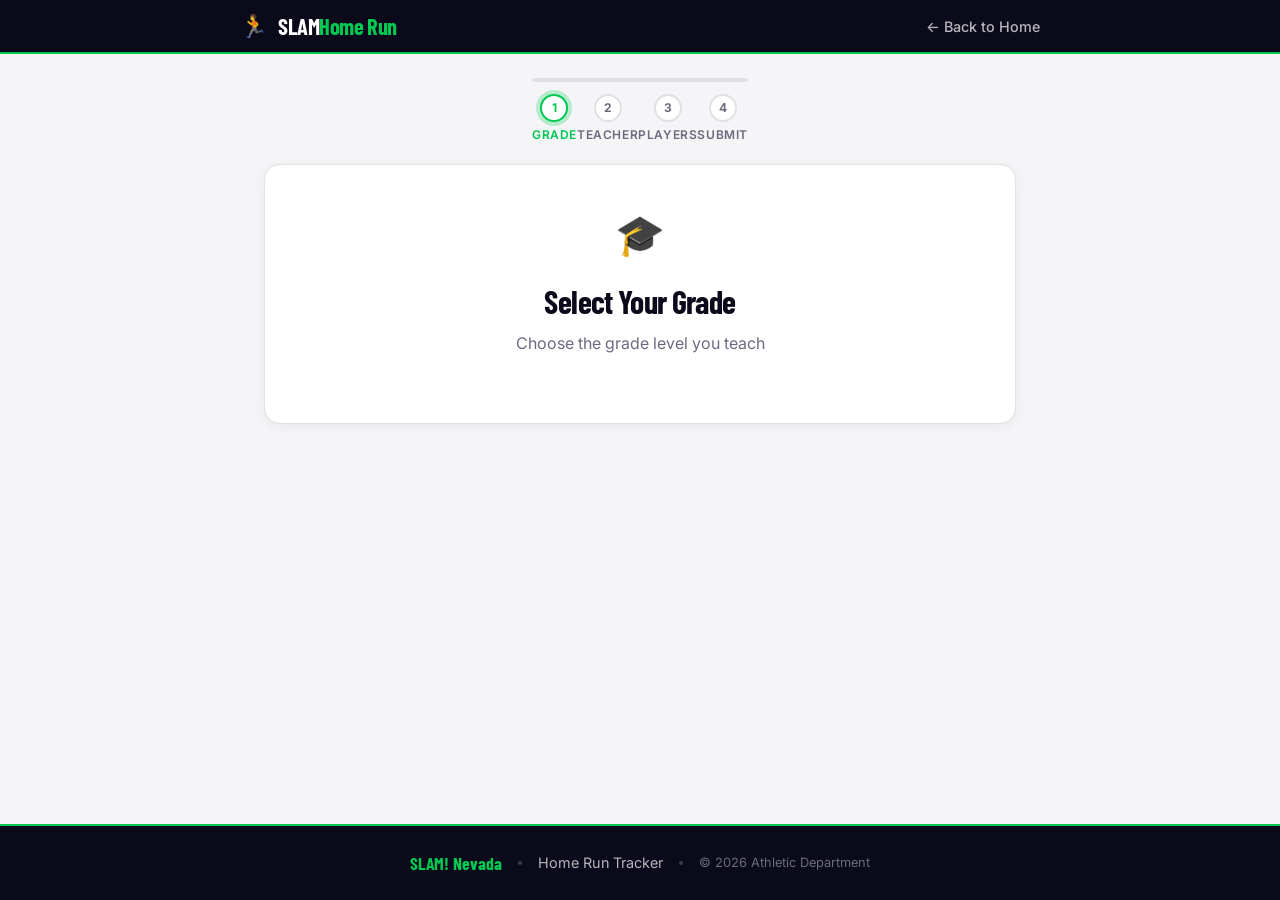
==== commit 9ab8467e: "feat: full redesign - teams-based + cron jobs + SLAM! green theme - Teams: players belong to teams (" ====
--- a/home.html
+++ b/home.html
@@ -14,115 +14,123 @@
   <header class="site-header">
     <div class="header-inner">
       <a href="index.html" class="header-logo">
-        <div class="header-logo-text">SLAM <span>Home Run</span></div>
+        <div class="logo-mark">🏃</div>
+        <div class="header-logo-text">SLAM<span>Home Run</span></div>
       </a>
-      <div class="header-title">Home Run Tracker</div>
+      <nav class="header-nav">
+        <a href="index.html" class="nav-link">← Back to Home</a>
+      </nav>
     </div>
   </header>
 
-  <!-- MAIN CONTENT -->
-  <main class="page-content">
-
-    <div class="page-header">
-      <h1 class="page-title">🏃 Home Run <span>Tracker</span></h1>
-      <p class="page-subtitle">SLAM! Nevada — Academic Progress Reporting</p>
+  <!-- PROGRESS BAR -->
+  <div class="progress-bar-wrapper">
+    <div class="progress-bar">
+      <div class="progress-fill" id="progress-fill"></div>
     </div>
-
-    <!-- PROGRESS BAR -->
-    <div class="form-progress" id="form-progress">
-      <div class="progress-line"><div class="progress-fill" id="progress-fill"></div></div>
-      <div class="progress-step active" data-step="1">
-        <div class="progress-dot">1</div>
-        <div class="progress-label">Grade</div>
+    <div class="progress-steps">
+      <div class="progress-step active" data-step="grade">
+        <div class="step-dot">1</div>
+        <div class="step-label">Grade</div>
       </div>
-      <div class="progress-step" data-step="2">
-        <div class="progress-dot">2</div>
-        <div class="progress-label">Teacher</div>
+      <div class="progress-step" data-step="teacher">
+        <div class="step-dot">2</div>
+        <div class="step-label">Teacher</div>
       </div>
-      <div class="progress-step" data-step="3">
-        <div class="progress-dot">3</div>
-        <div class="progress-label">Mark</div>
+      <div class="progress-step" data-step="players">
+        <div class="step-dot">3</div>
+        <div class="step-label">Players</div>
       </div>
-      <div class="progress-step" data-step="4">
-        <div class="progress-dot">4</div>
-        <div class="progress-label">Done</div>
+      <div class="progress-step" data-step="success">
+        <div class="step-dot">4</div>
+        <div class="step-label">Submit</div>
       </div>
     </div>
+  </div>
 
-    <!-- FORM CARD -->
-    <div class="form-card">
+  <!-- MAIN -->
+  <main class="main-content">
 
-      <!-- STEP 1: Choose Grade -->
-      <div class="form-step active" id="step-grade">
-        <h2 class="step-title">1️⃣ Select Your Grade</h2>
-        <p class="step-subtitle">Choose the grade you teach</p>
-        <div class="field-group">
-          <label class="field-label">Grade</label>
-          <div class="bubble-group" id="grade-grid"></div>
+    <!-- STEP 1: Choose Grade -->
+    <section id="step-grade" class="step-section active">
+      <div class="step-card">
+        <div class="step-icon">🎓</div>
+        <h2 class="step-heading">Select Your Grade</h2>
+        <p class="step-subtitle">Choose the grade level you teach</p>
+        <div class="grade-grid" id="grade-grid"></div>
+      </div>
+    </section>
+
+    <!-- STEP 2: Choose Teacher -->
+    <section id="step-teacher" class="step-section" style="display:none">
+      <div class="step-card">
+        <div class="step-icon">🧑‍🏫</div>
+        <h2 class="step-heading">Who Are You?</h2>
+        <p class="step-subtitle" id="teacher-subtitle">Select your name</p>
+        <button class="back-link" onclick="HR.showStep('grade')">← Change grade</button>
+        <div class="teacher-grid" id="teacher-grid"></div>
+      </div>
+    </section>
+
+    <!-- STEP 3: Mark Home Runs -->
+    <section id="step-players" class="step-section" style="display:none">
+      <div class="step-card">
+        <div class="step-icon">🏃</div>
+        <h2 class="step-heading">Mark Home Runs</h2>
+        <p class="step-subtitle" id="players-subtitle"></p>
+        <button class="back-link" onclick="HR.showStep('teacher')">← Change teacher</button>
+
+        <div class="date-row">
+          <label for="date-input">📅 Date</label>
+          <input type="date" id="date-input" />
+        </div>
+
+        <div class="player-list" id="player-list"></div>
+
+        <div class="submit-row">
+          <button class="submit-btn" id="submit-btn" onclick="HR.submitAll()" disabled>
+            Submit &amp; Notify Coach
+          </button>
+          <span class="submit-status" id="submit-status"></span>
+        </div>
+        <p class="submit-note">
+          💡 Coach gets ONE email when <strong>all players on the team</strong> are rated.<br/>
+          ⏰ If not complete by 4:30 PM, email sends automatically — missing = "No Input".
+        </p>
+      </div>
+    </section>
+
+    <!-- SUCCESS -->
+    <section id="step-success" class="step-section" style="display:none">
+      <div class="step-card success-card">
+        <div class="success-checkmark">✅</div>
+        <h2 class="step-heading">Home Runs Submitted!</h2>
+        <p class="step-subtitle" id="success-message"></p>
+        <div id="success-summary" class="success-summary"></div>
+        <div class="success-actions">
+          <button class="submit-btn" onclick="HR.reset()">Submit Another</button>
+          <a href="index.html" class="btn-secondary">← Back to Home</a>
         </div>
       </div>
+    </section>
 
-      <!-- STEP 2: Choose Teacher -->
-      <div class="form-step" id="step-teacher">
-        <h2 class="step-title">2️⃣ Select Your Name</h2>
-        <p class="step-subtitle" id="teacher-subtitle">Teachers</p>
-        <div class="field-group">
-          <label class="field-label">Teacher</label>
-          <div class="bubble-group" id="teacher-grid"></div>
-        </div>
-        <div class="form-nav">
-          <button class="nav-btn secondary" onclick="HR.prevStep(1)">← Back</button>
-        </div>
-      </div>
-
-      <!-- STEP 3: Mark Home Runs -->
-      <div class="form-step" id="step-students">
-        <h2 class="step-title">3️⃣ Mark Home Runs</h2>
-        <p class="step-subtitle" id="student-subtitle"></p>
-
-        <div class="field-group">
-          <div class="student-list" id="student-list"></div>
-        </div>
-
-        <p class="submit-note">
-          💡 Toggle each athlete then submit. Coaches will be notified automatically.
-        </p>
-
-        <div class="form-nav">
-          <button class="nav-btn secondary" onclick="HR.prevStep(2)">← Back</button>
-          <button class="nav-btn primary" id="submit-btn" onclick="HR.submitAll()" disabled>
-            Submit &amp; Email Coaches
-          </button>
-        </div>
-      </div>
-
-      <!-- STEP 4: Confirmation -->
-      <div class="form-step" id="step-success">
-        <div class="confirmation-screen">
-          <div class="confirm-icon">✓</div>
-          <h2 class="confirm-title">Home Runs Submitted!</h2>
-          <p class="confirm-msg" id="success-message">The coaches have been notified.</p>
-          <div class="confirm-summary" id="success-summary"></div>
-          <div class="confirm-actions">
-            <button class="nav-btn primary" onclick="HR.reset()">🔄 Submit Another</button>
-          </div>
-        </div>
-      </div>
-
-    </div><!-- /form-card -->
-
-    <!-- LOADING OVERLAY -->
-    <div class="loading-overlay" id="loading-overlay">
+    <!-- LOADING -->
+    <div id="loading-overlay" class="loading-overlay" style="display:none">
       <div class="spinner"></div>
-      <span class="loading-label">Loading...</span>
+      <span>Loading...</span>
     </div>
 
   </main>
 
   <!-- FOOTER -->
   <footer class="site-footer">
-    <p>SLAM! Nevada Home Run Tracker &copy; 2026</p>
-    <p class="footer-note">Athletic Director: Coach Kenny</p>
+    <div class="footer-inner">
+      <div class="footer-brand">SLAM! Nevada</div>
+      <div class="footer-divider"></div>
+      <div class="footer-title">Home Run Tracker</div>
+      <div class="footer-divider"></div>
+      <div class="footer-copy">© 2026 Athletic Department</div>
+    </div>
   </footer>
 
   <script src="js/app.js"></script>
--- a/css/styles.css
+++ b/css/styles.css
@@ -1,466 +1,551 @@
-/* ============================================================
-   SLAM! Home Run Tracker — Stylesheet
-   Notion-style UI matching Space Reservations
-   Brand: PMS Black / PMS 802C Green / Cool Gray 8C
-   Green accent (replaces red from reservations)
-   Fonts: Barlow Condensed + Inter
-   ============================================================ */
+/* ============================================
+   SLAM! Home Run Tracker
+   Matches Space Reservations style
+   Green accent (not red), rounded, Barlow Condensed
+   ============================================ */
 
 :root {
-  --primary:        #A8D400;   /* PMS 802C — Fluorescent Green */
-  --primary-hover:  #92B800;
-  --primary-light:  #F4FFDC;
-  --slam-green:     #A8D400;
-  --slam-gray:      #888B8D;   /* Cool Gray 8C */
-  --slam-black:     #0B0B0B;
-  --slam-white:     #FFFFFF;
-  --gray-dark:      #2D2D2D;
-  --gray-medium:    #888B8D;
-  --gray-light:     #F4F4F4;
-  --gray-border:    #E8E8E8;
-  --gray-card:      #FFFFFF;
-  --radius:         16px;
-  --radius-sm:      10px;
-  --shadow:         0 2px 12px rgba(0,0,0,0.06), 0 1px 3px rgba(0,0,0,0.04);
-  --shadow-md:      0 8px 32px rgba(0,0,0,0.12), 0 2px 8px rgba(0,0,0,0.06);
-  --transition:     0.18s ease;
-}
-
-/* ---- Reset ------------------------------------------------- */
-*, *::before, *::after { box-sizing: border-box; margin: 0; padding: 0; }
-html, body { height: 100%; }
-html { scroll-behavior: smooth; }
+  --slam-green: #00C853;
+  --slam-green-dark: #00A843;
+  --slam-green-light: #e8f5e9;
+  --slam-green-glow: rgba(0, 200, 83, 0.25);
+  --slam-dark: #0a0a1a;
+  --slam-navy: #12122a;
+  --slam-red: #e74c3c;
+  --slam-red-light: #fde8e8;
+  --slam-gray: #f5f5f7;
+  --slam-border: #e0e0e5;
+  --slam-text: #1a1a2e;
+  --slam-muted: #6b6b80;
+  --radius: 16px;
+  --radius-sm: 10px;
+  --shadow: 0 2px 12px rgba(0,0,0,0.06);
+  --shadow-lg: 0 8px 30px rgba(0,0,0,0.1);
+  --shadow-green: 0 4px 20px rgba(0, 200, 83, 0.3);
+}
+
+* { margin: 0; padding: 0; box-sizing: border-box; }
+
 body {
-  font-family: 'Inter', 'Segoe UI', system-ui, sans-serif;
-  background: var(--gray-light);
-  color: #111827;
-  line-height: 1.6;
+  font-family: 'Inter', -apple-system, BlinkMacSystemFont, sans-serif;
+  background: var(--slam-gray);
+  color: var(--slam-text);
+  min-height: 100vh;
+  display: flex;
+  flex-direction: column;
+  line-height: 1.5;
   -webkit-font-smoothing: antialiased;
 }
-img { max-width: 100%; display: block; }
-a { color: inherit; text-decoration: none; }
-button { cursor: pointer; font-family: inherit; }
-input, textarea, select { font-family: inherit; }
-h1, h2, h3 {
-  font-family: 'Barlow Condensed', 'Impact', sans-serif;
-  font-weight: 700; text-transform: uppercase;
-  letter-spacing: 0.02em; line-height: 1.1;
-}
-
-/* ============================================================
-   SITE HEADER
-   ============================================================ */
+
+/* ===== HEADER ===== */
 .site-header {
-  background: #FFFFFF;
-  border-bottom: 1px solid #EBEBEB;
-  position: sticky; top: 0; z-index: 100;
-  height: 50px;
-}
+  background: var(--slam-dark);
+  border-bottom: 2px solid var(--slam-green);
+  padding: 14px 24px;
+  position: sticky;
+  top: 0;
+  z-index: 100;
+}
+
 .header-inner {
-  max-width: 100%; padding: 0 20px;
-  display: flex; align-items: center; justify-content: space-between;
-  height: 100%; gap: 16px; overflow: hidden;
-}
-.header-logo { display: flex; align-items: center; gap: 10px; flex-shrink: 0; }
+  max-width: 800px;
+  margin: 0 auto;
+  display: flex;
+  align-items: center;
+  justify-content: space-between;
+}
+
+.header-logo {
+  display: flex;
+  align-items: center;
+  gap: 10px;
+  text-decoration: none;
+}
+
+.logo-mark {
+  font-size: 1.4rem;
+  line-height: 1;
+}
+
 .header-logo-text {
   font-family: 'Barlow Condensed', sans-serif;
-  font-weight: 700; font-size: 17px; color: #BBBBBB;
-  text-transform: uppercase; letter-spacing: 0.10em; line-height: 1;
-}
-.header-logo-text span { color: var(--primary); }
-.header-title {
+  font-size: 1.4rem;
+  font-weight: 700;
+  color: #fff;
+  letter-spacing: -0.02em;
+  line-height: 1;
+}
+
+.header-logo-text span {
+  color: var(--slam-green);
+}
+
+.nav-link {
+  color: rgba(255,255,255,0.7);
+  text-decoration: none;
+  font-size: 0.9rem;
+  font-weight: 500;
+  transition: color 0.2s;
+}
+.nav-link:hover { color: var(--slam-green); }
+
+/* ===== PROGRESS BAR ===== */
+.progress-bar-wrapper {
+  max-width: 800px;
+  margin: 24px auto 0;
+  padding: 0 24px;
+}
+
+.progress-bar {
+  height: 4px;
+  background: var(--slam-border);
+  border-radius: 2px;
+  overflow: hidden;
+  margin-bottom: 12px;
+}
+
+.progress-fill {
+  height: 100%;
+  background: var(--slam-green);
+  border-radius: 2px;
+  transition: width 0.4s ease;
+  width: 0%;
+}
+
+.progress-steps {
+  display: flex;
+  justify-content: space-between;
+}
+
+.progress-step {
+  display: flex;
+  flex-direction: column;
+  align-items: center;
+  gap: 4px;
+  flex: 1;
+}
+
+.step-dot {
+  width: 28px;
+  height: 28px;
+  border-radius: 50%;
+  background: #fff;
+  border: 2px solid var(--slam-border);
+  display: flex;
+  align-items: center;
+  justify-content: center;
+  font-size: 0.75rem;
+  font-weight: 700;
+  color: var(--slam-muted);
+  transition: all 0.3s;
+}
+
+.progress-step.active .step-dot {
+  border-color: var(--slam-green);
+  color: var(--slam-green);
+  box-shadow: 0 0 0 4px var(--slam-green-glow);
+}
+
+.progress-step.completed .step-dot {
+  background: var(--slam-green);
+  border-color: var(--slam-green);
+  color: #fff;
+}
+
+.step-label {
+  font-size: 0.75rem;
+  font-weight: 600;
+  color: var(--slam-muted);
+  text-transform: uppercase;
+  letter-spacing: 0.05em;
+}
+
+.progress-step.active .step-label { color: var(--slam-green); }
+.progress-step.completed .step-label { color: var(--slam-green-dark); }
+
+/* ===== MAIN CONTENT ===== */
+.main-content {
+  flex: 1;
+  max-width: 800px;
+  width: 100%;
+  margin: 20px auto 40px;
+  padding: 0 24px;
+}
+
+/* ===== STEP CARDS ===== */
+.step-section { display: none; }
+.step-section.active { display: block; }
+
+.step-card {
+  background: #fff;
+  border: 1px solid var(--slam-border);
+  border-radius: var(--radius);
+  padding: 40px;
+  box-shadow: var(--shadow);
+  text-align: center;
+}
+
+.step-icon {
+  font-size: 2.5rem;
+  margin-bottom: 12px;
+}
+
+.step-heading {
   font-family: 'Barlow Condensed', sans-serif;
-  font-weight: 700; font-size: 14px; color: #AAAAAA;
-  text-transform: uppercase; letter-spacing: 0.08em;
-}
-
-/* ============================================================
-   PAGE CONTENT
-   ============================================================ */
-.page-content {
-  max-width: 720px;
-  margin: 0 auto;
-  padding: 36px 24px 72px;
-}
-.page-header { margin-bottom: 28px; }
-.page-title {
-  font-family: 'Barlow Condensed', sans-serif;
-  font-size: 44px; font-weight: 700;
-  color: var(--slam-black);
-  text-transform: uppercase;
-  letter-spacing: 0.02em;
-  line-height: 1;
-}
-.page-title span { color: var(--primary); }
-.page-subtitle { font-size: 15px; color: var(--gray-medium); margin-top: 6px; }
-
-/* ============================================================
-   FORM PROGRESS (step indicator)
-   ============================================================ */
-.form-progress {
-  display: flex; align-items: flex-start; justify-content: space-between;
-  position: relative; margin-bottom: 40px; padding: 0 8px;
-}
-.progress-line {
-  position: absolute; top: 16px; left: 8%; right: 8%;
-  height: 2px; background: var(--gray-border); z-index: 0;
-}
-.progress-fill {
-  height: 100%; background: var(--primary);
-  transition: width 0.35s ease; width: 0%;
-}
-.progress-step {
-  display: flex; flex-direction: column; align-items: center;
-  gap: 6px; z-index: 1; flex: 1;
-}
-.progress-dot {
-  width: 32px; height: 32px; border-radius: 50%;
-  background: var(--slam-white); border: 2px solid var(--gray-border);
-  display: flex; align-items: center; justify-content: center;
-  font-size: 13px; font-weight: 700; color: var(--gray-medium);
-  transition: all 0.25s ease;
-}
-.progress-step.active .progress-dot {
-  background: var(--primary); border-color: var(--primary);
-  color: #0B0B0B; box-shadow: 0 0 0 4px rgba(168,212,0,0.18);
-}
-.progress-step.completed .progress-dot {
-  background: var(--slam-green); border-color: var(--slam-green);
-  color: #0B0B0B; font-size: 0;
-}
-.progress-step.completed .progress-dot::before { content: '✓'; font-size: 14px; color: #0B0B0B; }
-.progress-label {
-  font-size: 10px; font-weight: 700; text-transform: uppercase;
-  letter-spacing: 0.06em; color: var(--gray-medium); text-align: center;
-}
-.progress-step.active .progress-label { color: var(--primary); }
-.progress-step.completed .progress-label { color: var(--slam-green); }
-
-/* ============================================================
-   FORM CARD
-   ============================================================ */
-.form-card {
-  background: var(--slam-white);
-  border-radius: var(--radius);
-  box-shadow: var(--shadow);
-  padding: 40px;
-  margin-bottom: 20px;
-  border: 1px solid var(--gray-border);
-}
-.form-step { display: none; }
-.form-step.active { display: block; }
-.step-title {
-  font-family: 'Barlow Condensed', sans-serif;
-  font-size: 30px; color: #111827;
+  font-size: 2rem;
+  font-weight: 700;
+  color: var(--slam-dark);
+  letter-spacing: -0.02em;
   margin-bottom: 6px;
-  text-transform: uppercase;
-  letter-spacing: 0.02em;
-}
+}
+
 .step-subtitle {
-  font-size: 15px; color: var(--gray-medium);
+  color: var(--slam-muted);
+  font-size: 1rem;
   margin-bottom: 28px;
 }
 
-/* ============================================================
-   FIELD GROUPS
-   ============================================================ */
-.field-group { margin-bottom: 24px; }
-.field-label {
-  display: block; font-size: 12px; font-weight: 700;
-  text-transform: uppercase; letter-spacing: 0.08em;
-  color: var(--gray-dark); margin-bottom: 10px;
-}
-.text-input {
-  width: 100%; padding: 13px 16px;
-  border: 2px solid var(--gray-border); border-radius: var(--radius-sm);
-  font-size: 15px; font-family: 'Inter', sans-serif;
-  color: #111827; background: var(--slam-white);
-  transition: border-color var(--transition), box-shadow var(--transition);
-  outline: none; accent-color: var(--primary); color-scheme: light;
-}
-.text-input:focus {
-  border-color: var(--primary);
-  box-shadow: 0 0 0 3px rgba(168,212,0,0.10);
-}
-
-/* ============================================================
-   BUBBLE BUTTONS (grade / teacher selection)
-   ============================================================ */
-.bubble-group { display: flex; flex-wrap: wrap; gap: 10px; }
-.bubble-btn {
-  padding: 10px 20px;
-  border: 2px solid var(--gray-border);
-  border-radius: 50px;
-  font-size: 14px; font-weight: 600;
-  color: var(--gray-dark);
-  background: var(--slam-white);
-  transition: all var(--transition);
-}
-.bubble-btn:hover {
-  border-color: var(--primary);
-  color: #0B0B0B;
-  background: var(--primary-light);
-}
-.bubble-btn.selected {
-  background: var(--primary);
-  border-color: var(--primary);
-  color: #0B0B0B;
-  box-shadow: 0 2px 8px rgba(168,212,0,0.25);
-}
-
-/* ============================================================
-   SPACE BUBBLE GROUP (student list — grid)
-   ============================================================ */
-.space-bubble-group {
+.back-link {
+  display: inline-block;
+  background: none;
+  border: none;
+  color: var(--slam-green);
+  font-size: 0.85rem;
+  font-weight: 600;
+  cursor: pointer;
+  margin-bottom: 16px;
+  padding: 0;
+  transition: color 0.2s;
+}
+.back-link:hover { color: var(--slam-green-dark); }
+
+/* ===== GRADE / TEACHER GRID ===== */
+.grade-grid, .teacher-grid {
   display: grid;
-  grid-template-columns: repeat(auto-fit, minmax(280px, 1fr));
-  gap: 14px;
-}
-
-/* ============================================================
-   STUDENT ROW (home run toggles)
-   ============================================================ */
-.student-list {
+  grid-template-columns: repeat(auto-fill, minmax(160px, 1fr));
+  gap: 12px;
+}
+
+.grade-btn, .teacher-btn {
+  background: #fff;
+  border: 2px solid var(--slam-border);
+  border-radius: var(--radius-sm);
+  padding: 18px 16px;
+  font-size: 0.95rem;
+  font-weight: 600;
+  font-family: 'Inter', sans-serif;
+  color: var(--slam-text);
+  cursor: pointer;
+  transition: all 0.2s;
+  box-shadow: 0 1px 3px rgba(0,0,0,0.04);
+}
+
+.grade-btn:hover, .teacher-btn:hover {
+  border-color: var(--slam-green);
+  box-shadow: var(--shadow-green);
+  transform: translateY(-2px);
+}
+
+/* ===== DATE ROW ===== */
+.date-row {
+  display: flex;
+  align-items: center;
+  justify-content: center;
+  gap: 10px;
+  margin-bottom: 24px;
+}
+
+.date-row label {
+  font-weight: 600;
+  font-size: 0.95rem;
+}
+
+.date-row input[type="date"] {
+  padding: 10px 14px;
+  border: 1px solid var(--slam-border);
+  border-radius: var(--radius-sm);
+  font-size: 0.95rem;
+  font-family: 'Inter', sans-serif;
+  color: var(--slam-text);
+  background: #fff;
+  cursor: pointer;
+}
+
+.date-row input[type="date"]:focus {
+  outline: none;
+  border-color: var(--slam-green);
+  box-shadow: 0 0 0 3px var(--slam-green-glow);
+}
+
+/* ===== PLAYER LIST ===== */
+.player-list {
   display: flex;
   flex-direction: column;
   gap: 10px;
-  margin-bottom: 24px;
-}
-.student-row {
-  display: flex; align-items: center; justify-content: space-between;
-  background: var(--slam-white);
-  border: 2px solid var(--gray-border);
+  margin-bottom: 28px;
+  text-align: left;
+}
+
+.player-row {
+  display: flex;
+  align-items: center;
+  justify-content: space-between;
+  background: #fff;
+  border: 1px solid var(--slam-border);
   border-radius: var(--radius-sm);
-  padding: 14px 18px;
-  transition: border-color 0.15s, box-shadow 0.15s;
-}
-.student-row:hover {
-  border-color: var(--gray-medium);
-  box-shadow: var(--shadow);
-}
-.student-name {
-  font-weight: 600; font-size: 15px;
-  color: #111827; flex: 1;
-}
-.student-buttons { display: flex; gap: 8px; flex-shrink: 0; }
-.student-btn {
-  padding: 8px 16px;
-  border: 2px solid var(--gray-border);
-  border-radius: 50px;
-  font-size: 13px; font-weight: 600;
+  padding: 16px 20px;
+  transition: all 0.2s;
+  box-shadow: 0 1px 3px rgba(0,0,0,0.04);
+}
+
+.player-row:hover {
+  border-color: rgba(0,200,83,0.3);
+  box-shadow: 0 2px 8px rgba(0,0,0,0.06);
+}
+
+.player-info { flex: 1; }
+
+.player-name {
+  font-weight: 700;
+  font-size: 1rem;
+  color: var(--slam-text);
+}
+
+.player-meta {
+  font-size: 0.8rem;
+  color: var(--slam-muted);
+  margin-top: 2px;
+}
+
+.player-buttons {
+  display: flex;
+  gap: 8px;
+  flex-shrink: 0;
+}
+
+.player-btn {
+  padding: 10px 18px;
+  border: 2px solid var(--slam-border);
+  border-radius: 100px;
+  font-size: 0.85rem;
+  font-weight: 700;
+  font-family: 'Inter', sans-serif;
   cursor: pointer;
-  background: var(--slam-white);
-  transition: all var(--transition);
-  min-width: 110px;
-  text-transform: uppercase;
-  letter-spacing: 0.04em;
-}
-.student-btn.home-run-btn {
-  border-color: #27ae60;
-  color: #27ae60;
-}
-.student-btn.home-run-btn.selected {
-  background: #27ae60;
+  background: #fff;
+  transition: all 0.2s;
+  white-space: nowrap;
+}
+
+.hr-btn:hover { border-color: var(--slam-green); color: var(--slam-green); }
+.hr-btn.selected {
+  background: var(--slam-green);
+  border-color: var(--slam-green);
   color: #fff;
-  border-color: #27ae60;
-}
-.student-btn.home-run-btn:hover:not(.selected) {
-  background: #e8f8f0;
-}
-
-.student-btn.no-home-btn {
-  border-color: #C8102E;
-  color: #C8102E;
-}
-.student-btn.no-home-btn.selected {
-  background: #C8102E;
+  box-shadow: var(--shadow-green);
+}
+.hr-btn.unselected { opacity: 0.4; }
+
+.no-hr-btn:hover { border-color: var(--slam-red); color: var(--slam-red); }
+.no-hr-btn.selected {
+  background: var(--slam-red);
+  border-color: var(--slam-red);
   color: #fff;
-  border-color: #C8102E;
-}
-.student-btn.no-home-btn:hover:not(.selected) {
-  background: #FFF0F1;
-}
-
-.student-btn.unselected { opacity: 0.45; }
-
-/* ============================================================
-   FORM NAVIGATION BUTTONS
-   ============================================================ */
-.form-nav {
-  display: flex; gap: 12px; justify-content: flex-end;
-  flex-wrap: wrap; margin-top: 24px;
-}
-.nav-btn {
-  display: inline-flex; align-items: center; justify-content: center; gap: 6px;
-  padding: 13px 28px; border-radius: 50px;
-  font-size: 14px; font-weight: 700;
-  text-transform: uppercase; letter-spacing: 0.06em;
-  border: none; cursor: pointer;
-  transition: all var(--transition);
+  box-shadow: 0 2px 10px rgba(231,76,60,0.3);
+}
+.no-hr-btn.unselected { opacity: 0.4; }
+
+/* ===== SUBMIT ===== */
+.submit-row {
+  display: flex;
+  align-items: center;
+  gap: 16px;
+  justify-content: center;
+  margin-bottom: 20px;
+}
+
+.submit-btn {
+  background: var(--slam-green);
+  color: #fff;
+  border: none;
+  border-radius: 100px;
+  padding: 14px 32px;
+  font-size: 1rem;
+  font-weight: 700;
+  font-family: 'Inter', sans-serif;
+  cursor: pointer;
+  transition: all 0.2s;
+  box-shadow: var(--shadow-green);
+}
+
+.submit-btn:hover:not(:disabled) {
+  background: var(--slam-green-dark);
+  transform: translateY(-1px);
+  box-shadow: 0 6px 24px rgba(0,200,83,0.4);
+}
+
+.submit-btn:disabled {
+  background: #ccc;
+  color: #999;
+  box-shadow: none;
+  cursor: not-allowed;
+}
+
+.submit-status {
+  font-size: 0.9rem;
+  color: var(--slam-muted);
+  font-weight: 500;
+}
+
+.submit-note {
+  font-size: 0.82rem;
+  color: var(--slam-muted);
+  line-height: 1.6;
+  background: var(--slam-green-light);
+  border-radius: var(--radius-sm);
+  padding: 14px 20px;
+  border-left: 3px solid var(--slam-green);
+}
+
+/* ===== SUCCESS ===== */
+.success-card { text-align: center; }
+
+.success-checkmark {
+  font-size: 3.5rem;
+  margin-bottom: 12px;
+  animation: popIn 0.5s ease;
+}
+
+@keyframes popIn {
+  0% { transform: scale(0); opacity: 0; }
+  50% { transform: scale(1.2); }
+  100% { transform: scale(1); opacity: 1; }
+}
+
+.success-summary {
+  max-height: 300px;
+  overflow-y: auto;
+  margin: 20px 0;
+  text-align: left;
+}
+
+.summary-row {
+  display: flex;
+  align-items: center;
+  gap: 12px;
+  padding: 12px 16px;
+  border-bottom: 1px solid var(--slam-border);
+  border-radius: var(--radius-sm);
+}
+
+.summary-row:last-child { border-bottom: none; }
+
+.summary-name { font-weight: 600; flex: 1; }
+.summary-team { font-size: 0.8rem; color: var(--slam-muted); }
+.summary-status { font-weight: 700; font-size: 0.85rem; }
+
+.success-actions {
+  display: flex;
+  gap: 12px;
+  justify-content: center;
+  flex-wrap: wrap;
+}
+
+.btn-secondary {
+  background: #fff;
+  color: var(--slam-text);
+  border: 2px solid var(--slam-border);
+  border-radius: 100px;
+  padding: 14px 28px;
+  font-size: 0.95rem;
+  font-weight: 600;
+  font-family: 'Inter', sans-serif;
+  cursor: pointer;
   text-decoration: none;
-}
-.nav-btn.primary {
-  background: var(--primary); color: #0B0B0B;
-}
-.nav-btn.primary:hover {
-  background: var(--primary-hover);
-  box-shadow: 0 4px 16px rgba(168,212,0,0.35);
-  transform: translateY(-1px);
-}
-.nav-btn.secondary {
-  background: var(--slam-white); color: var(--gray-dark);
-  border: 2px solid var(--gray-border);
-}
-.nav-btn.secondary:hover {
-  border-color: var(--gray-dark);
-  background: var(--gray-light);
-}
-.nav-btn:disabled {
-  opacity: 0.5; cursor: not-allowed;
-  transform: none !important;
-}
-
-/* ============================================================
-   CONFIRMATION / SUCCESS SCREEN
-   ============================================================ */
-.confirmation-screen {
-  text-align: center;
-  padding: 40px 24px 20px;
-}
-.confirm-icon {
-  width: 72px; height: 72px;
-  background: var(--slam-green); color: #0B0B0B;
-  border-radius: 50%; font-size: 32px;
-  display: flex; align-items: center; justify-content: center;
-  margin: 0 auto 20px;
-  box-shadow: 0 8px 24px rgba(168,212,0,0.40);
-}
-.confirm-title {
+  display: inline-block;
+  transition: all 0.2s;
+}
+
+.btn-secondary:hover {
+  border-color: var(--slam-green);
+  color: var(--slam-green);
+}
+
+/* ===== LOADING ===== */
+.loading-overlay {
+  position: fixed;
+  top: 0; left: 0; right: 0; bottom: 0;
+  background: rgba(255,255,255,0.95);
+  display: flex;
+  flex-direction: column;
+  align-items: center;
+  justify-content: center;
+  gap: 16px;
+  z-index: 1000;
+}
+
+.spinner {
+  width: 40px;
+  height: 40px;
+  border: 4px solid var(--slam-border);
+  border-top-color: var(--slam-green);
+  border-radius: 50%;
+  animation: spin 0.8s linear infinite;
+}
+
+@keyframes spin { to { transform: rotate(360deg); } }
+
+/* ===== FOOTER ===== */
+.site-footer {
+  background: var(--slam-dark);
+  border-top: 2px solid var(--slam-green);
+  padding: 24px;
+  margin-top: auto;
+}
+
+.footer-inner {
+  max-width: 800px;
+  margin: 0 auto;
+  display: flex;
+  align-items: center;
+  justify-content: center;
+  gap: 16px;
+  flex-wrap: wrap;
+}
+
+.footer-brand {
   font-family: 'Barlow Condensed', sans-serif;
-  font-size: 36px; color: #111827;
-  margin-bottom: 12px;
-}
-.confirm-msg {
-  font-size: 15px; color: var(--gray-medium);
-  max-width: 420px; margin: 0 auto 24px;
-  line-height: 1.6;
-}
-.confirm-summary {
-  max-width: 420px; margin: 0 auto;
-  text-align: left;
-}
-.confirm-summary-row {
-  display: flex; align-items: center; gap: 10px;
-  padding: 8px 0;
-  border-bottom: 1px solid var(--gray-border);
-  font-size: 14px;
-}
-.confirm-summary-row:last-child { border-bottom: none; }
-.confirm-dot {
-  width: 10px; height: 10px;
-  border-radius: 50%; flex-shrink: 0;
-}
-.confirm-dot.green { background: #27ae60; }
-.confirm-dot.red { background: #C8102E; }
-.confirm-actions {
-  display: flex; gap: 12px; justify-content: center;
-  flex-wrap: wrap; margin-top: 28px;
-}
-
-/* ============================================================
-   SUBMIT NOTE
-   ============================================================ */
-.submit-note {
-  font-size: 13px; color: var(--gray-medium);
-  line-height: 1.5; padding: 12px 0;
-}
-
-/* ============================================================
-   LOADING OVERLAY
-   ============================================================ */
-.loading-overlay {
-  position: fixed; inset: 0; z-index: 1000;
-  background: rgba(255,255,255,0.92);
-  display: none; align-items: center; justify-content: center;
-  flex-direction: column; gap: 16px;
-}
-.spinner {
-  width: 52px; height: 52px;
-  border: 3px solid rgba(0,0,0,0.07);
-  border-top-color: var(--primary);
+  font-size: 1.1rem;
+  font-weight: 700;
+  color: var(--slam-green);
+}
+
+.footer-title {
+  font-size: 0.9rem;
+  color: rgba(255,255,255,0.7);
+}
+
+.footer-divider {
+  width: 4px;
+  height: 4px;
+  background: rgba(255,255,255,0.2);
   border-radius: 50%;
-  animation: spin 0.85s linear infinite;
-}
-.loading-label {
-  font-family: 'Barlow Condensed', sans-serif;
-  font-size: 13px; font-weight: 700;
-  letter-spacing: 0.18em; text-transform: uppercase;
-  color: #999;
-}
-@keyframes spin { to { transform: rotate(360deg); } }
-
-/* ============================================================
-   SUCCESS CHECKMARK ANIMATION
-   ============================================================ */
-@keyframes scaleIn {
-  0% { transform: scale(0); opacity: 0; }
-  50% { transform: scale(1.15); }
-  100% { transform: scale(1); opacity: 1; }
-}
-.confirm-icon {
-  animation: scaleIn 0.4s ease forwards;
-}
-
-/* ============================================================
-   FOOTER
-   ============================================================ */
-.site-footer {
-  background: var(--slam-black);
-  color: rgba(255,255,255,0.5);
-  text-align: center;
-  padding: 20px;
-  font-size: 12px;
-  letter-spacing: 0.04em;
-}
-.footer-note {
-  color: var(--primary);
-  margin-top: 4px;
-  font-family: 'Barlow Condensed', sans-serif;
-  font-weight: 700;
-  text-transform: uppercase;
-  letter-spacing: 0.08em;
-}
-
-/* ============================================================
-   RESPONSIVE
-   ============================================================ */
-@media (max-width: 700px) {
-  .page-content { padding: 16px 14px 40px; }
-  .page-title { font-size: 30px; }
-  .form-card { padding: 20px 16px; }
-  .step-title { font-size: 22px; }
-  .progress-label { display: none; }
-  .progress-dot { width: 26px; height: 26px; font-size: 11px; }
-  .form-nav { justify-content: stretch; }
-  .nav-btn { flex: 1; }
-  .bubble-btn { padding: 8px 14px; font-size: 13px; }
-  .student-row {
-    flex-direction: column;
-    align-items: flex-start;
-    gap: 8px;
-  }
-  .student-buttons { width: 100%; }
-  .student-btn { flex: 1; min-width: 0; font-size: 12px; padding: 8px 10px; }
-  .space-bubble-group { grid-template-columns: 1fr; }
-}
-
-/* ============================================================
-   ANIMATIONS
-   ============================================================ */
-@keyframes fadeSlideUp {
-  from { opacity: 0; transform: translateY(12px); }
-  to   { opacity: 1; transform: translateY(0); }
-}
-.form-step.active {
-  animation: fadeSlideUp 0.28s ease;
-}
+}
+
+.footer-copy {
+  font-size: 0.8rem;
+  color: rgba(255,255,255,0.4);
+}
+
+/* ===== RESPONSIVE ===== */
+@media (max-width: 600px) {
+  .step-card { padding: 24px 16px; }
+  .step-heading { font-size: 1.5rem; }
+  .grade-grid, .teacher-grid { grid-template-columns: repeat(auto-fill, minmax(130px, 1fr)); }
+  .player-row { flex-direction: column; align-items: flex-start; gap: 10px; }
+  .player-buttons { width: 100%; }
+  .player-btn { flex: 1; }
+  .submit-row { flex-direction: column; }
+  .progress-steps { gap: 4px; }
+  .step-label { font-size: 0.65rem; }
+  .header-inner { flex-direction: column; gap: 4px; }
+}
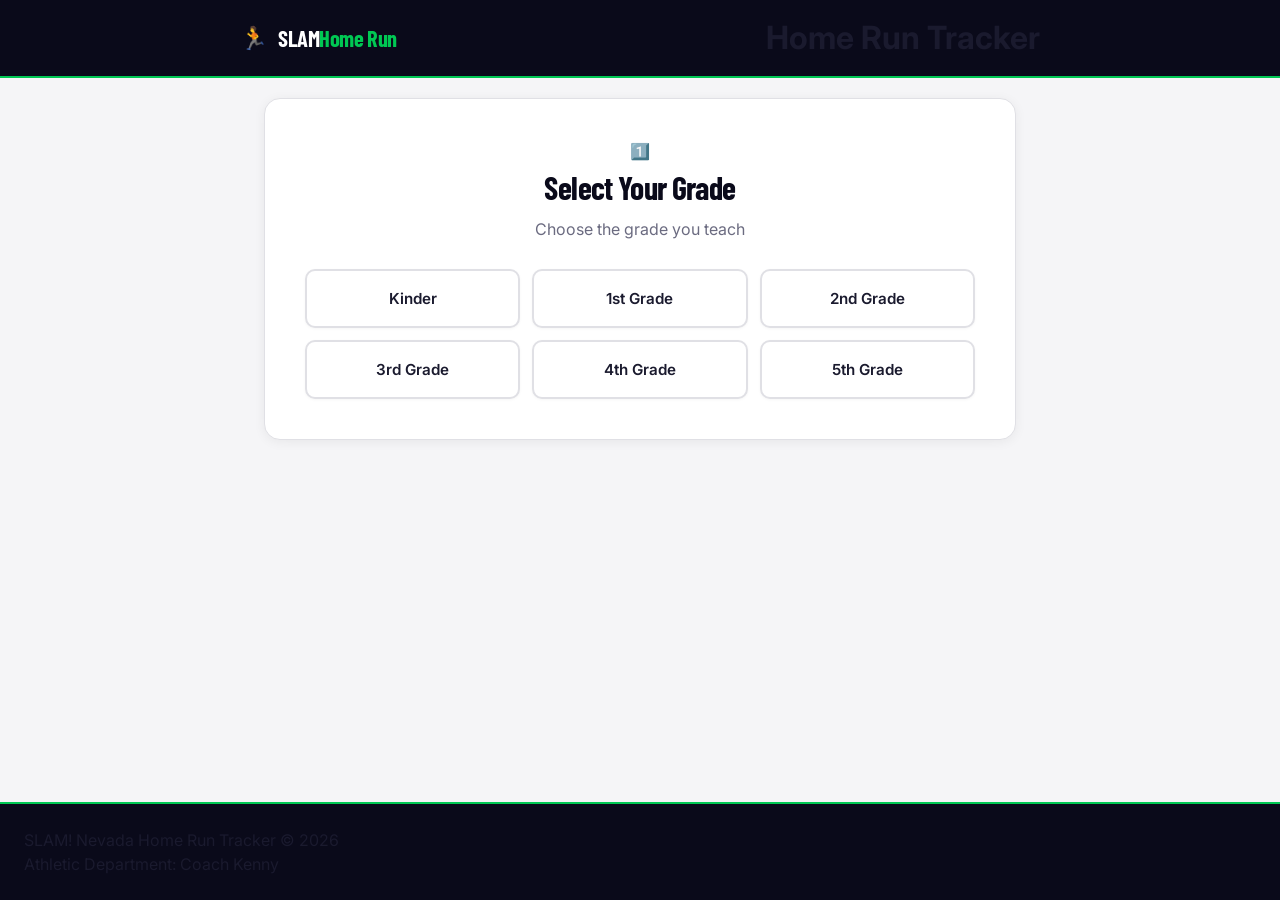
==== commit 89bd2164: "fix: fully static demo - all data baked in, no backend dependency - 6 grades x 2 teachers x 6 player" ====
--- a/home.html
+++ b/home.html
@@ -10,127 +10,80 @@
 </head>
 <body>
 
-  <!-- HEADER -->
   <header class="site-header">
     <div class="header-inner">
-      <a href="index.html" class="header-logo">
+      <div class="header-logo">
         <div class="logo-mark">🏃</div>
         <div class="header-logo-text">SLAM<span>Home Run</span></div>
-      </a>
-      <nav class="header-nav">
-        <a href="index.html" class="nav-link">← Back to Home</a>
-      </nav>
+      </div>
+      <h1 class="header-title">Home Run Tracker</h1>
     </div>
   </header>
 
-  <!-- PROGRESS BAR -->
-  <div class="progress-bar-wrapper">
-    <div class="progress-bar">
-      <div class="progress-fill" id="progress-fill"></div>
-    </div>
-    <div class="progress-steps">
-      <div class="progress-step active" data-step="grade">
-        <div class="step-dot">1</div>
-        <div class="step-label">Grade</div>
-      </div>
-      <div class="progress-step" data-step="teacher">
-        <div class="step-dot">2</div>
-        <div class="step-label">Teacher</div>
-      </div>
-      <div class="progress-step" data-step="players">
-        <div class="step-dot">3</div>
-        <div class="step-label">Players</div>
-      </div>
-      <div class="progress-step" data-step="success">
-        <div class="step-dot">4</div>
-        <div class="step-label">Submit</div>
-      </div>
-    </div>
-  </div>
-
-  <!-- MAIN -->
   <main class="main-content">
 
-    <!-- STEP 1: Choose Grade -->
+    <!-- Step 1: Grade -->
     <section id="step-grade" class="step-section active">
       <div class="step-card">
-        <div class="step-icon">🎓</div>
+        <div class="step-number">1️⃣</div>
         <h2 class="step-heading">Select Your Grade</h2>
-        <p class="step-subtitle">Choose the grade level you teach</p>
+        <p class="step-subtitle">Choose the grade you teach</p>
         <div class="grade-grid" id="grade-grid"></div>
       </div>
     </section>
 
-    <!-- STEP 2: Choose Teacher -->
+    <!-- Step 2: Teacher -->
     <section id="step-teacher" class="step-section" style="display:none">
       <div class="step-card">
-        <div class="step-icon">🧑‍🏫</div>
+        <button class="back-btn" onclick="HR.backToGrade()">← Back</button>
+        <div class="step-number">2️⃣</div>
         <h2 class="step-heading">Who Are You?</h2>
-        <p class="step-subtitle" id="teacher-subtitle">Select your name</p>
-        <button class="back-link" onclick="HR.showStep('grade')">← Change grade</button>
+        <p class="step-subtitle" id="teacher-subtitle"></p>
         <div class="teacher-grid" id="teacher-grid"></div>
       </div>
     </section>
 
-    <!-- STEP 3: Mark Home Runs -->
+    <!-- Step 3: Players -->
     <section id="step-players" class="step-section" style="display:none">
       <div class="step-card">
-        <div class="step-icon">🏃</div>
+        <button class="back-btn" onclick="HR.backToTeacher()">← Back</button>
+        <div class="step-number">3️⃣</div>
         <h2 class="step-heading">Mark Home Runs</h2>
-        <p class="step-subtitle" id="players-subtitle"></p>
-        <button class="back-link" onclick="HR.showStep('teacher')">← Change teacher</button>
-
-        <div class="date-row">
-          <label for="date-input">📅 Date</label>
+        <div class="player-date-row">
+          <label for="date-input">📅 Date: </label>
           <input type="date" id="date-input" />
         </div>
-
         <div class="player-list" id="player-list"></div>
-
+        <p class="step-subtitle" id="players-subtitle"></p>
         <div class="submit-row">
           <button class="submit-btn" id="submit-btn" onclick="HR.submitAll()" disabled>
-            Submit &amp; Notify Coach
+            Submit &amp; Email Coaches
           </button>
-          <span class="submit-status" id="submit-status"></span>
-        </div>
-        <p class="submit-note">
-          💡 Coach gets ONE email when <strong>all players on the team</strong> are rated.<br/>
-          ⏰ If not complete by 4:30 PM, email sends automatically — missing = "No Input".
-        </p>
-      </div>
-    </section>
-
-    <!-- SUCCESS -->
-    <section id="step-success" class="step-section" style="display:none">
-      <div class="step-card success-card">
-        <div class="success-checkmark">✅</div>
-        <h2 class="step-heading">Home Runs Submitted!</h2>
-        <p class="step-subtitle" id="success-message"></p>
-        <div id="success-summary" class="success-summary"></div>
-        <div class="success-actions">
-          <button class="submit-btn" onclick="HR.reset()">Submit Another</button>
-          <a href="index.html" class="btn-secondary">← Back to Home</a>
         </div>
       </div>
     </section>
 
-    <!-- LOADING -->
-    <div id="loading-overlay" class="loading-overlay" style="display:none">
-      <div class="spinner"></div>
-      <span>Loading...</span>
-    </div>
+    <!-- Step 4: Success -->
+    <section id="step-success" class="step-section" style="display:none">
+      <div class="step-card success-card">
+        <div class="success-checkmark">
+          <svg class="checkmark" viewBox="0 0 52 52">
+            <circle class="checkmark-circle" cx="26" cy="26" r="25" fill="none"/>
+            <path class="checkmark-check" fill="none" d="M14 27l7 7 17-17"/>
+          </svg>
+        </div>
+        <h2 class="step-heading">Home Runs Submitted!</h2>
+        <p class="step-subtitle" id="success-message"></p>
+        <div id="success-summary" class="success-summary"></div>
+        <button class="submit-btn" onclick="HR.reset()">Submit Another</button>
+      </div>
+    </section>
 
   </main>
 
-  <!-- FOOTER -->
   <footer class="site-footer">
-    <div class="footer-inner">
-      <div class="footer-brand">SLAM! Nevada</div>
-      <div class="footer-divider"></div>
-      <div class="footer-title">Home Run Tracker</div>
-      <div class="footer-divider"></div>
-      <div class="footer-copy">© 2026 Athletic Department</div>
-    </div>
+    <p>SLAM! Nevada Home Run Tracker &copy; 2026</p>
+    <p class="footer-note">Athletic Department: Coach Kenny</p>
   </footer>
 
   <script src="js/app.js"></script>
